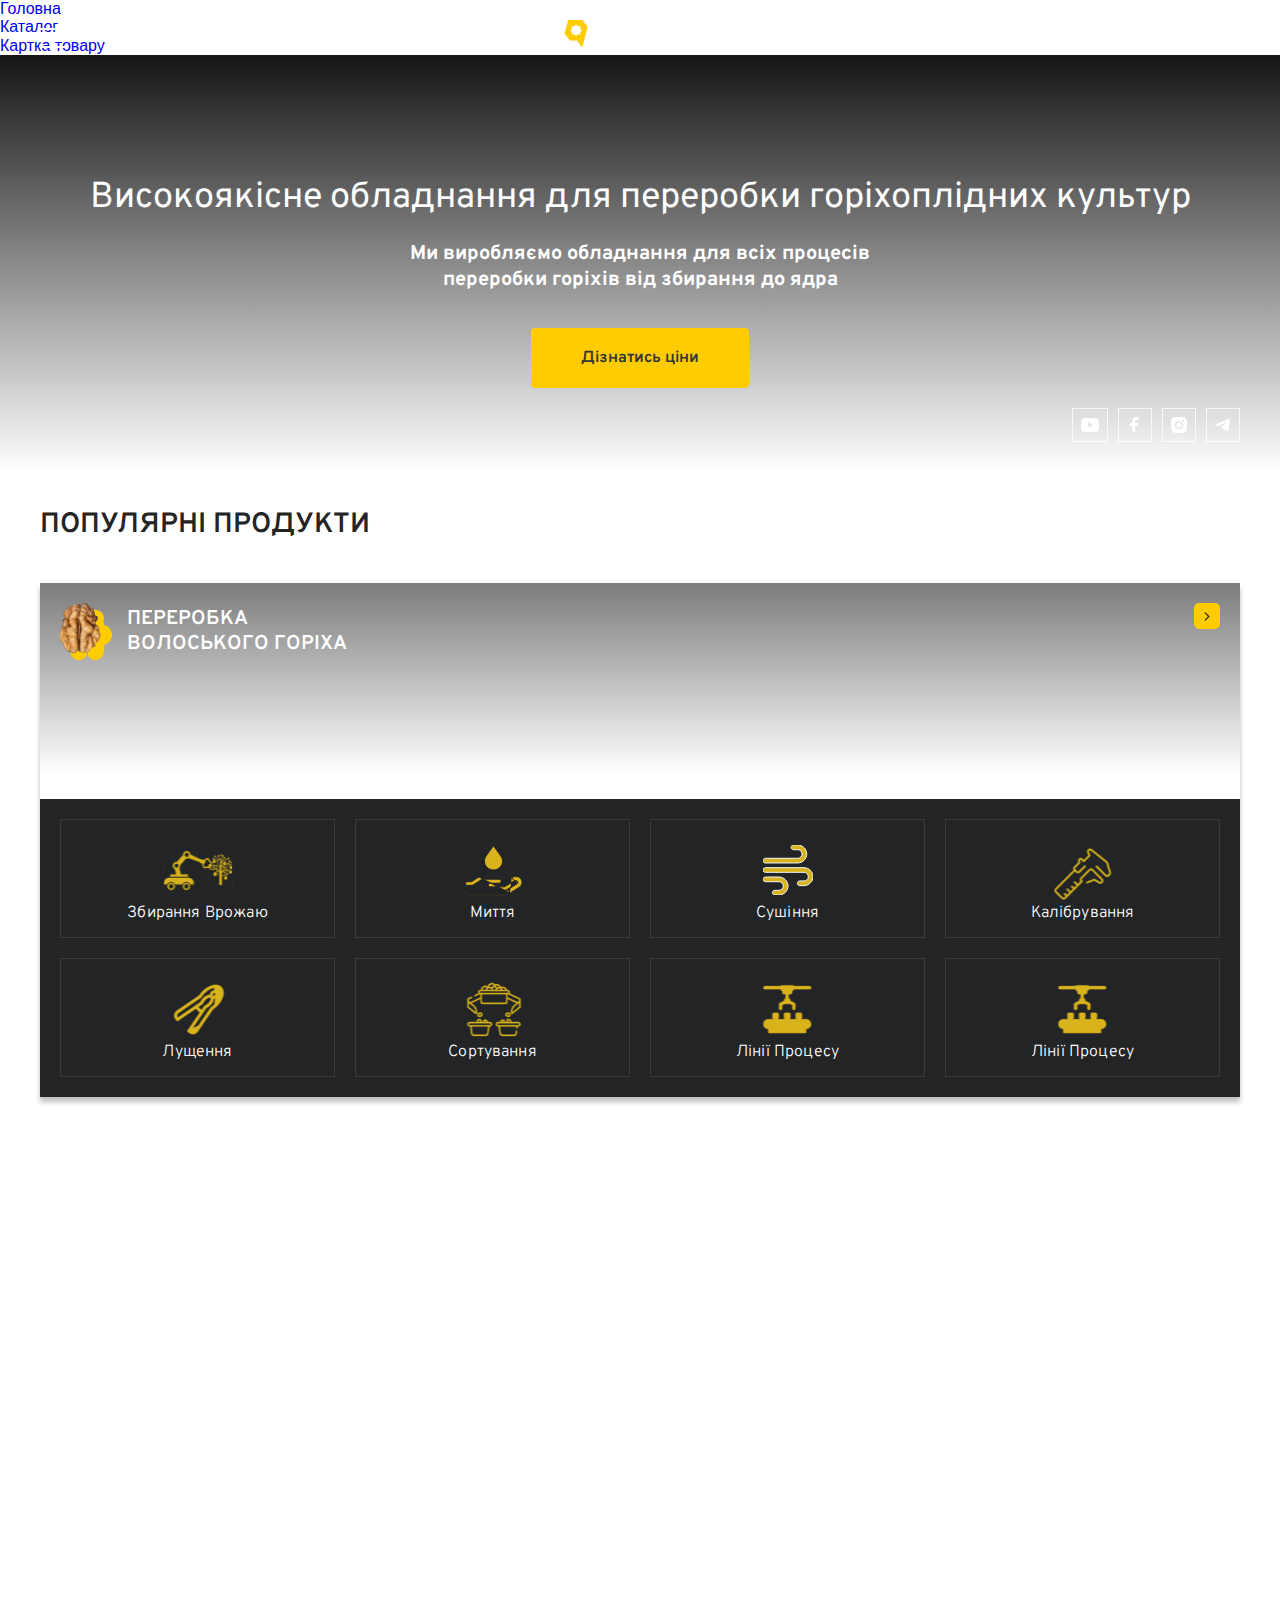
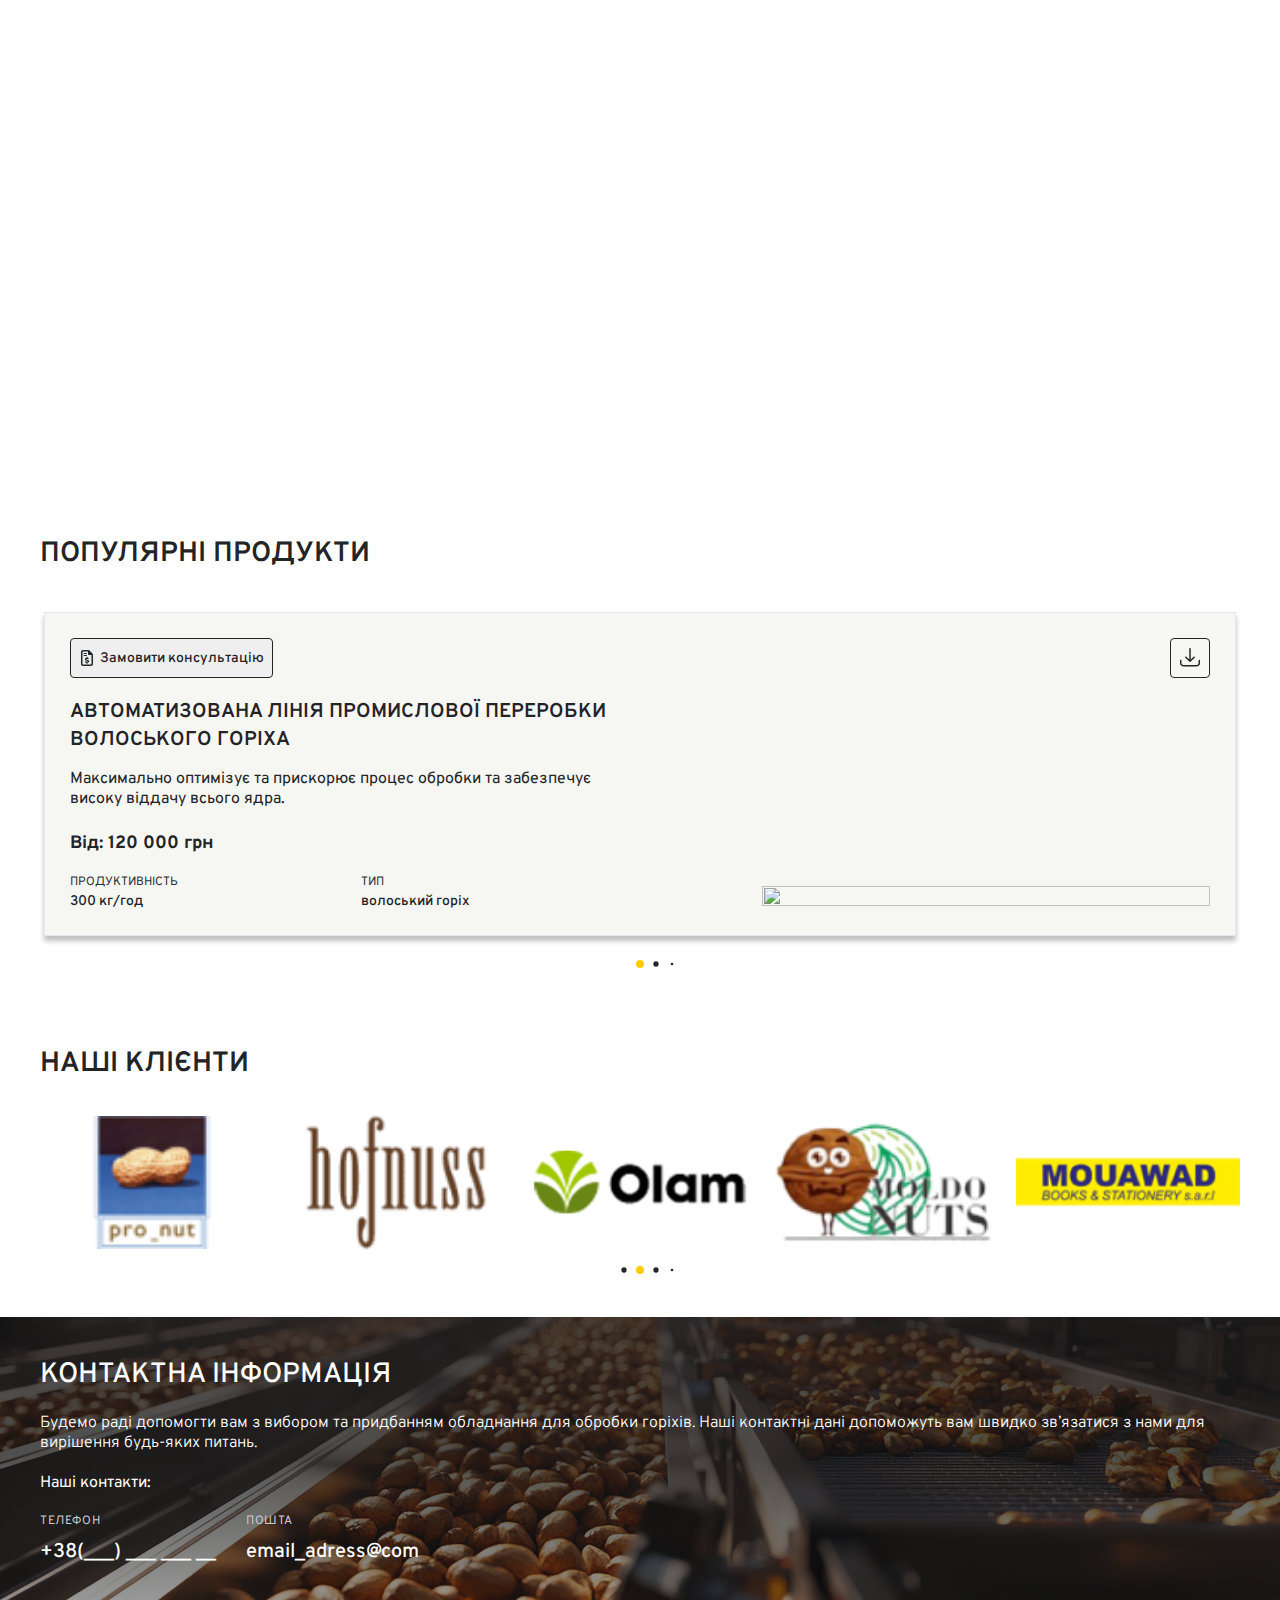
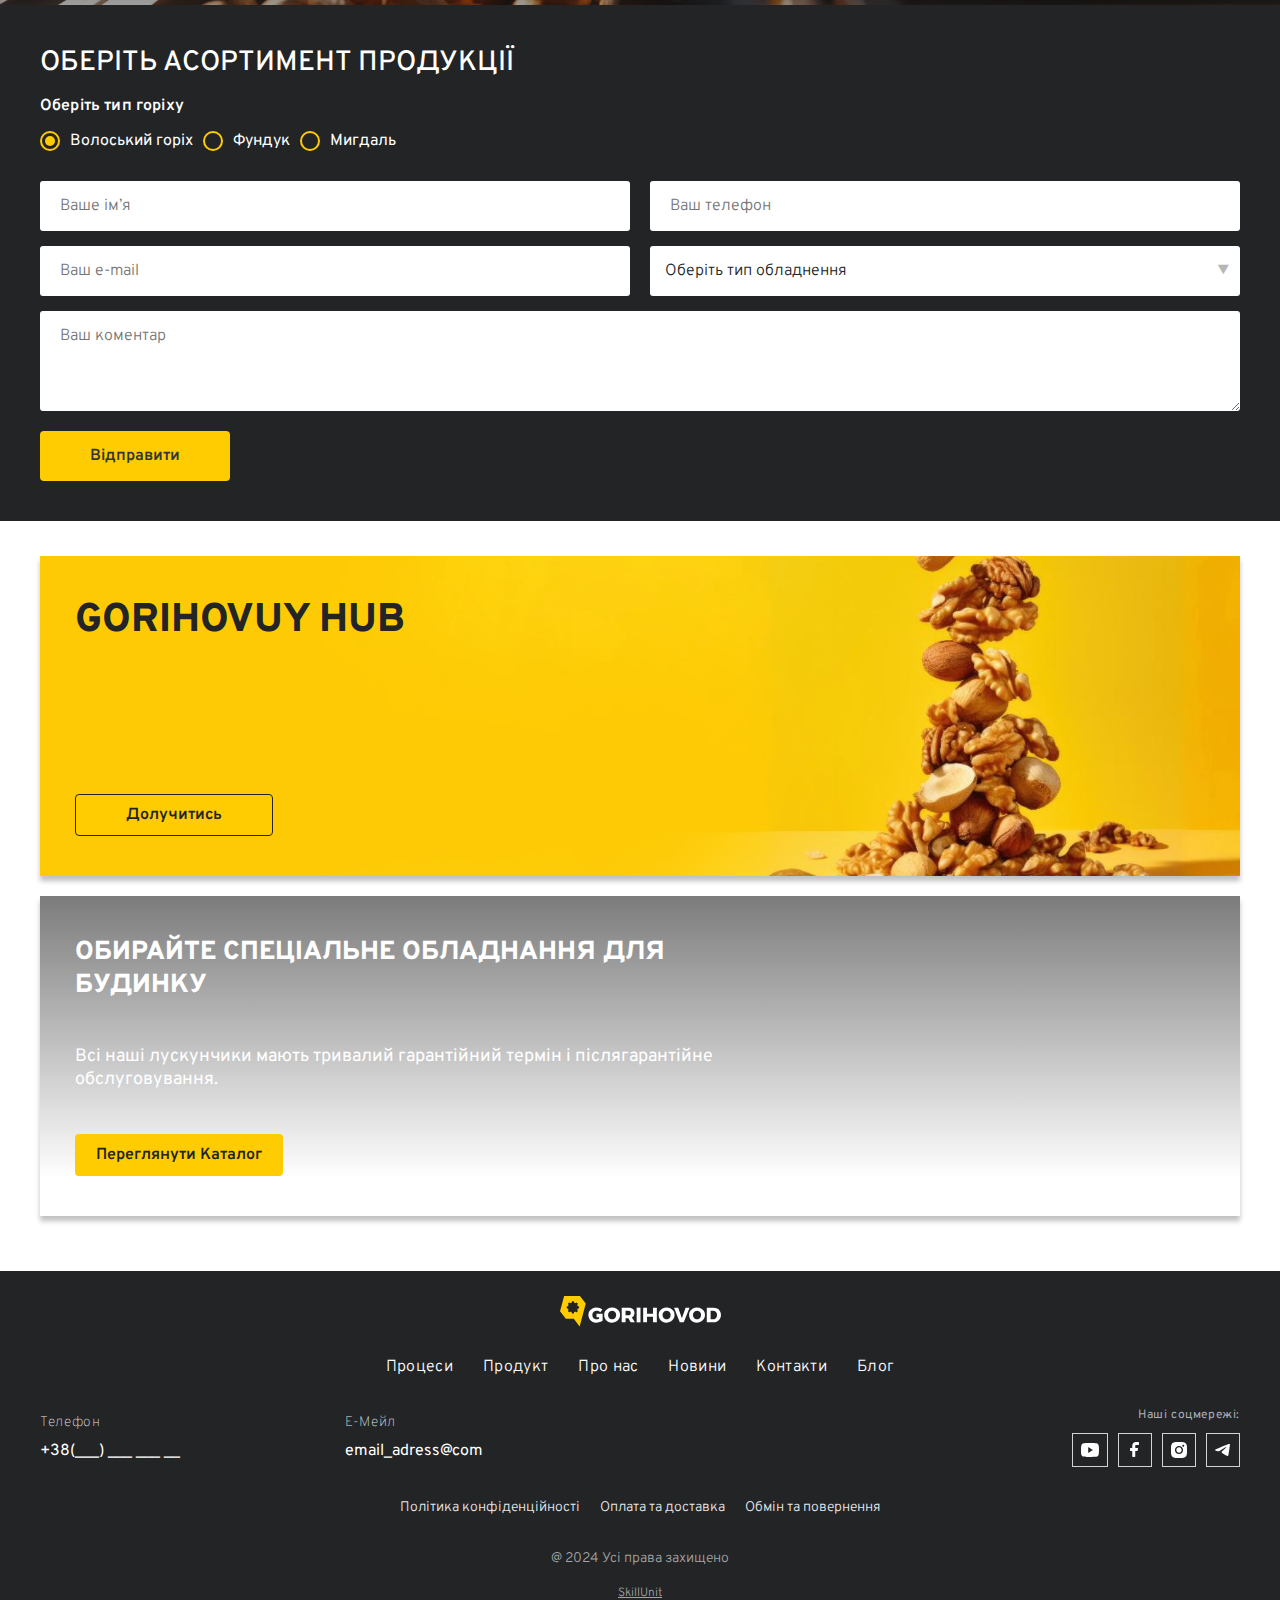
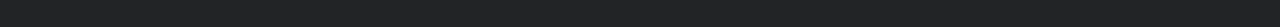
==== index.html @ f6ff09e3 "ds" ====
<!DOCTYPE html>
<html lang="ru">

<head>
  <meta charset="UTF-8">
  <title>Gorihovod</title>
  <meta name="viewport" content="width=device-width, initial-scale=1.0, maximum-scale=1.0">
  <meta name="cmsmagazine" content="5a7189a28fb3dc68238dbdb44c9ea99c">
  <link rel="icon" type="image/png" sizes="16x16" href="../img/favicon.png">

  <link rel="stylesheet" href="css/animate.min.css" data-inprogress="">
  <link rel="stylesheet" href="css/style.min.css" data-inprogress="">

</head>

<body>
  <!-- Header -->
  <ul>
    <li>
        <a href="index.html">Головна</a>
    </li>
    <li>
        <a href="catalog.html">Каталог</a>
    </li>
    <li>
        <a href="product-card.html">Картка товару</a>
    </li>
</ul>

<header class="header">
    <div class="container">
        <div class="header_wrapper">
            <div class="header_burger">
                <span></span>
            </div>
            <nav>
                <ul class="header_navigation">
                    <li>
                        <span>Товари</span>
                        <ul class="header_submenu">
                            <li class="subitem">
                                <a href="#">Test</a>
                            </li>
                            <li class="subitem">
                                <a href="#">Test</a>
                            </li>
                            <li class="subitem">
                                <a href="#">Test</a>
                            </li>
                            <li class="subitem">
                                <a href="#">Test</a>
                            </li>
                            <li class="subitem">
                                <a href="#">Test</a>
                            </li>
                        </ul>
                    </li>
                    <li>
                        <a href="#">Про нас</a>
                    </li>
                    <li>
                        <a href="#">Контакти</a>
                    </li>
                    <li>
                        <a href="#">Новини</a>
                    </li>
                    <li>
                        <a href="#">Блог</a>
                    </li>
                    <li>
                        <a href="#">FAQ</a>
                    </li>
                </ul>
            </nav>
            <a href="#" class="header_logo">
                <img src="img/logo.svg" alt="">
            </a>
            <div class="header_action">
                <ul class="header_mobile">
                    <a href="#" class="nobile">+38(0 99) 123 45 67</a>
                </ul>
                <div class="header_language">
                    <span class="language_item">UK</span>
                    <ul class="sub_language">
                        <li>
                            <a href="#">RU</a>
                        </li>
                        <li>
                            <a href="#">ENG</a>
                        </li>
                    </ul>
                </div>
            </div>
        </div>
    </div>
</header>

  <!-- Основной контент -->

  <section class="main_section" style="background: url('../img/mainBg.jpeg') center center/cover no-repeat;">
    <div class="container">
        <div class="main_wrapper">
            <h1 class="title title_main">Високоякісне обладнання для переробки горіхоплідних культур</h1>
            <span class="main_descr">Ми виробляємо обладнання для всіх процесів переробки горіхів від збирання до
                ядра</span>
            <a href="#" class="btn btn_main">Дізнатись ціни</a>
            
        </div>
        <ul class="social_media">
            <li>
                <a href="#">
                    <img src="img/youtube.svg" alt="">
                </a>
            </li>
            <li>
                <a href="#">
                    <img src="img/facebook.svg" alt="">
                </a>
            </li>
            <li>
                <a href="#">
                    <img src="img/inst.svg" alt="">
                </a>
            </li>
            <li>
                <a href="#">
                    <img src="img/telegram.svg" alt="">
                </a>
            </li>
        </ul>
    </div>
</section>
  <section class="popular_products">
    <div class="container">
        <h2 class="title title_pages">Популярні продукти</h2>
        <ul class="products_wrapper">
            <li class="products_wrapper-item animate__animated wow animate__fadeInUp">
                <div class="block_link" style="background: url('img/popular-products.jpeg') center center/cover no-repeat;">
                    <div class="block_link-top">
                        <div class="block_flex">
                            <img src="img/link_item.svg" alt="">
                            <h4>Переробка волоського горіха</h4>
                        </div>
                        <a href="#" class="link_btn">
                            <img src="img/arrowBlack.svg" alt="">
                        </a>
                    </div>
                </div>
                <ul class="block_stages">
                    <li class="stages_item">
                        <a href="#">
                            <div class="img">
                                <img src="img/stages_item-1.svg" alt="">
                            </div>
                            <p>збирання врожаю</p>
                        </a>
                    </li>
                    <li class="stages_item">
                        <a href="#">
                            <div class="img">
                                <img src="img/stages_item-2.svg" alt="">
                            </div>
                            <p>Миття</p>
                        </a>
                    </li>
                    <li class="stages_item">
                        <a href="#">
                            <div class="img">
                                <img src="img/stages_item-3.svg" alt="">
                            </div>
                            <p>Сушіння</p>
                        </a>
                    </li>
                    <li class="stages_item">
                        <a href="#">
                            <div class="img">
                                <img src="img/stages_item-4.svg" alt="">
                            </div>
                            <p>Калібрування</p>
                        </a>
                    </li>
                    <li class="stages_item">
                        <a href="#">
                            <div class="img">
                                <img src="img/stages_item-5.svg" alt="">
                            </div>
                            <p>Лущення</p>
                        </a>
                    </li>
                    <li class="stages_item">
                        <a href="#">
                            <div class="img">
                                <img src="img/stages_item-6.svg" alt="">
                            </div>
                            <p>Сортування</p>
                        </a>
                    </li>
                    <li class="stages_item">
                        <a href="#">
                            <div class="img">
                                <img src="img/stages_item-7.svg" alt="">
                            </div>
                            <p>Лінії процесу</p>
                        </a>
                    </li>
                    <li class="stages_item">
                        <a href="#">
                            <div class="img">
                                <img src="img/stages_item-7.svg" alt="">
                            </div>
                            <p>Лінії процесу</p>
                        </a>
                    </li>
                </ul>
            </li>
            <li class="products_wrapper-item animate__animated wow  animate__fadeInUp">
                <div class="block_link" style="background: url('img/popular-products.jpeg') center center/cover no-repeat;">
                    <div class="block_link-top">
                        <div class="block_flex">
                            <img src="img/link_item.svg" alt="">
                            <h4>Переробка волоського горіха</h4>
                        </div>
                        <a href="#" class="link_btn">
                            <img src="img/arrowBlack.svg" alt="">
                        </a>
                    </div>
                </div>
                <ul class="block_stages">
                    <li class="stages_item">
                        <a href="#">
                            <div class="img">
                                <img src="img/stages_item-1.svg" alt="">
                            </div>
                            <p>збирання врожаю</p>
                        </a>
                    </li>
                    <li class="stages_item">
                        <a href="#">
                            <div class="img">
                                <img src="img/stages_item-2.svg" alt="">
                            </div>
                            <p>Миття</p>
                        </a>
                    </li>
                </ul>
            </li>
            <li class="products_wrapper-item wow animate__animated animate__fadeInUp">
                <div class="block_link" style="background: url('img/popular-products.jpeg') center center/cover no-repeat;">
                    <div class="block_link-top">
                        <div class="block_flex">
                            <img src="img/link_item.svg" alt="">
                            <h4>Переробка волоського горіха</h4>
                        </div>
                        <a href="#" class="link_btn">
                            <img src="img/arrowBlack.svg" alt="">
                        </a>
                    </div>
                </div>
                <ul class="block_stages">
                    <li class="stages_item">
                        <a href="#">
                            <div class="img">
                                <img src="img/stages_item-1.svg" alt="">
                            </div>
                            <p>збирання врожаю</p>
                        </a>
                    </li>
                    <li class="stages_item">
                        <a href="#">
                            <div class="img">
                                <img src="img/stages_item-2.svg" alt="">
                            </div>
                            <p>Миття</p>
                        </a>
                    </li>
                    <li class="stages_item">
                        <a href="#">
                            <div class="img">
                                <img src="img/stages_item-3.svg" alt="">
                            </div>
                            <p>Сушіння</p>
                        </a>
                    </li>
                    <li class="stages_item">
                        <a href="#">
                            <div class="img">
                                <img src="img/stages_item-4.svg" alt="">
                            </div>
                            <p>Калібрування</p>
                        </a>
                    </li>
                    <li class="stages_item">
                        <a href="#">
                            <div class="img">
                                <img src="img/stages_item-5.svg" alt="">
                            </div>
                            <p>Лущення</p>
                        </a>
                    </li>
                    <li class="stages_item">
                        <a href="#">
                            <div class="img">
                                <img src="img/stages_item-6.svg" alt="">
                            </div>
                            <p>Сортування</p>
                        </a>
                    </li>
                    <li class="stages_item">
                        <a href="#">
                            <div class="img">
                                <img src="img/stages_item-7.svg" alt="">
                            </div>
                            <p>Лінії процесу</p>
                        </a>
                    </li>
                    <li class="stages_item">
                        <a href="#">
                            <div class="img">
                                <img src="img/stages_item-7.svg" alt="">
                            </div>
                            <p>Лінії процесу</p>
                        </a>
                    </li>
                </ul>
            </li>
        </ul>
    </div>
</section>
  <section class="goods_slider ">
    <div class="container">
        <h2 class="title title_pages">Популярні продукти</h2>
        <div class="swiper swiper_goods">
            <div class="swiper-wrapper">
                <div class="swiper-slide">
                    <div class="slide_title">
                        <button class="slide_btn">Замовити консультацію</button>
                        <a href="#" class="slide_download">
                            <img src="img/download.svg" alt="">
                        </a>
                    </div>
                    <div class="slide_content">
                        <div class="slide_content-descr">
                            <h4 class="descr_title">Автоматизована лінія промислової переробки волоського горіха</h4>
                            <p class="descr_subtitle">Максимально оптимізує та прискорює процес обробки та забезпечує
                                високу віддачу всього ядра.</p>
                            <span class="descr_price">Від: 120 000 грн </span>
                            <div class="descr_characteristics">
                                <div class="characteristics_item">
                                    <span>продуктивність</span>
                                    <p>300 кг/год</p>
                                </div>
                                <div class="characteristics_item">
                                    <span>Тип</span>
                                    <p>Волоський горіх</p>
                                </div>
                            </div>
                        </div>
                        <div class="slide_content-img">
                            <img src="img/slider_item.png" alt="">
                        </div>
                    </div>
                </div>
                <div class="swiper-slide">
                    <div class="slide_title">
                        <button class="slide_btn">Замовити консультацію</button>
                        <a href="#" class="slide_download">
                            <img src="img/download.svg" alt="">
                        </a>
                    </div>
                    <div class="slide_content">
                        <div class="slide_content-descr">
                            <h4 class="descr_title">Автоматизована лінія промислової переробки волоського горіха</h4>
                            <p class="descr_subtitle">Максимально оптимізує та прискорює процес обробки та забезпечує
                                високу віддачу всього ядра.</p>
                            <span class="descr_price">Від: 120 000 грн </span>
                            <div class="descr_characteristics">
                                <div class="characteristics_item">
                                    <span>продуктивність</span>
                                    <p>300 кг/год</p>
                                </div>
                                <div class="characteristics_item">
                                    <span>Тип</span>
                                    <p>Волоський горіх</p>
                                </div>
                            </div>
                        </div>
                        <div class="slide_content-img">
                            <img src="img/slider_item.png" alt="">
                        </div>
                    </div>
                </div>
                <div class="swiper-slide">
                    <div class="slide_title">
                        <button class="slide_btn">Замовити консультацію</button>
                        <a href="#" class="slide_download">
                            <img src="img/download.svg" alt="">
                        </a>
                    </div>
                    <div class="slide_content">
                        <div class="slide_content-descr">
                            <h4 class="descr_title">Автоматизована лінія промислової переробки волоського горіха</h4>
                            <p class="descr_subtitle">Максимально оптимізує та прискорює процес обробки та забезпечує
                                високу віддачу всього ядра.</p>
                            <span class="descr_price">Від: 120 000 грн </span>
                            <div class="descr_characteristics">
                                <div class="characteristics_item">
                                    <span>продуктивність</span>
                                    <p>300 кг/год</p>
                                </div>
                                <div class="characteristics_item">
                                    <span>Тип</span>
                                    <p>Волоський горіх</p>
                                </div>
                            </div>
                        </div>
                        <div class="slide_content-img">
                            <img src="img/slider_item.png" alt="">
                        </div>
                    </div>
                </div>
                <div class="swiper-slide">
                    <div class="slide_title">
                        <button class="slide_btn">Замовити консультацію</button>
                        <a href="#" class="slide_download">
                            <img src="img/download.svg" alt="">
                        </a>
                    </div>
                    <div class="slide_content">
                        <div class="slide_content-descr">
                            <h4 class="descr_title">Автоматизована лінія промислової переробки волоського горіха</h4>
                            <p class="descr_subtitle">Максимально оптимізує та прискорює процес обробки та забезпечує
                                високу віддачу всього ядра.</p>
                            <span class="descr_price">Від: 120 000 грн </span>
                            <div class="descr_characteristics">
                                <div class="characteristics_item">
                                    <span>продуктивність</span>
                                    <p>300 кг/год</p>
                                </div>
                                <div class="characteristics_item">
                                    <span>Тип</span>
                                    <p>Волоський горіх</p>
                                </div>
                            </div>
                        </div>
                        <div class="slide_content-img">
                            <img src="img/slider_item.png" alt="">
                        </div>
                    </div>
                </div>
            </div>
            <div class="swiper-pagination"></div>
        </div>
    </div>
</section>
  <section class="our_clients">
    <div class="container">
        <h2 class="title title_pages">НАші клієнти</h2>
        <div class="clients_slider swiper">
            <div class="swiper-wrapper">
                <div class="swiper-slide">
                    <img src="img/clients-1.png" alt="">
                </div>
                <div class="swiper-slide">
                    <img src="img/clients-2.png" alt="">
                </div>
                <div class="swiper-slide">
                    <img src="img/clients-3.png" alt="">
                </div>
                <div class="swiper-slide">
                    <img src="img/clients-4.png" alt="">
                </div>
                <div class="swiper-slide">
                    <img src="img/clients-5.png" alt="">
                </div>
                <div class="swiper-slide">
                    <img src="img/clients-6.png" alt="">
                </div>
                <div class="swiper-slide">
                    <img src="img/clients-7.png" alt="">
                </div>
                <div class="swiper-slide">
                    <img src="img/clients-8.png" alt="">
                </div>
                <div class="swiper-slide">
                    <img src="img/clients-1.png" alt="">
                </div>
                <div class="swiper-slide">
                    <img src="img/clients-3.png" alt="">
                </div>
                <div class="swiper-slide">
                    <img src="img/clients-4.png" alt="">
                </div>
            </div>
            <div class="swiper-pagination"></div>
        </div>
    </div>
</section>
  <section class="contacts_form">
    <div class="contacts_form-wrapper">
        <div class="block_contacts" style="background: url('img/contacts_form.jpeg') center center/cover no-repeat;">
            <div class="block_contacts-title">
                <h3 class="title title_white">Контактна інформація</h3>
                <p>Будемо раді допомогти вам з вибором та придбанням обладнання для обробки горіхів. Наші контактні дані
                    допоможуть вам швидко зв’язатися з нами для вирішення будь-яких питань.</p>
            </div>
            <div class="block_contacts-items">
                <p>Наші контакти:</p>
                <div class="contacts_items-flex">
                    <div class="default_block">
                        <p>телефон</p>
                        <a href="#">+38(___) ___ ___ __</a>
                    </div>
                    <div class="default_block">
                        <p>пошта</p>
                        <a href="#">email_adress@com</a>
                    </div>

                </div>
            </div>

        </div>
        <div class="block_form">
            <form action="#" class="form form_main">
                <h4 class="title title_white">оберіть асортимент продукції</h4>
                <div class="radio-group">
                    <p>Оберіть тип горіху</p>
                    <label class="radio-container">
                        <input type="radio" name="nut" value="walnut" checked="">
                        <span class="custom-radio"></span>
                        Волоський горіх
                    </label>
                    <label class="radio-container">
                        <input type="radio" name="nut" value="hazelnut">
                        <span class="custom-radio"></span>
                        Фундук
                    </label>
                    <label class="radio-container">
                        <input type="radio" name="nut" value="almond">
                        <span class="custom-radio"></span>
                        Мигдаль
                    </label>
                </div>
                <div class="inputs">
                    <div class="input">
                        <input type="text" name="name" placeholder="Ваше ім’я">
                    </div>
                    <div class="input">
                        <input type="text" name="phone" placeholder="Ваш телефон">
                    </div>
                    <div class="input">
                        <input type="text" name="email" placeholder="Ваш e-mail">
                    </div>
                    <div class="custom-select">
                        <div class="custom-select__selected">Оберіть тип обладнення</div>
                        <ul class="custom-select__options">
                            <li class="custom-select__option">Тип 1</li>
                            <li class="custom-select__option">Тип 2</li>
                            <li class="custom-select__option">Тип 3</li>
                        </ul>
                    </div>
                    <div class="input">
                        <textarea name="message" placeholder="Ваш коментар"></textarea>
                    </div>
                </div>
                <button class="btn btn_form">Відправити</button>
            </form>
        </div>
    </div>
</section>
  <section class="banners">
    <div class="container">
        <h2 class="title title_pages"></h2>
        <div class="banners_content">
            <div class="banner_withoutDescr banners_default" style="background: url('img/banner.png') center center/cover no-repeat;">
                <h3 class="banner_title">Gorihovuy hub</h3>
                <a href="#" class="banner_btn">Долучитись</a>
            </div>
            <div class="banner_whitDescr banners_default" style="background: url('img/banner_descr.jpeg') center center/cover no-repeat;">
                <h3 class="banner_title">обирайте спеціальне обладнання для будинку</h3>
                <p class="banner_descr">Всі наші лускунчики мають тривалий гарантійний термін і післягарантійне обслуговування.</p>
                <a href="#" class="banner_btn">Переглянути каталог</a>
            </div>

        </div>
    </div>
</section>


  
  <!-- Footer -->
  <footer class="footer ">
    <div class="container">
        <a href="#" class="footer_logo ">
            <img src="img/logo.svg" alt="">
        </a>
        <div class="footer_content">
            <ul class="footer_navigation">
                <li>
                    <a href="#">Процеси</a>
                </li>
                <li>
                    <a href="#">Продукт</a>
                </li>
                <li>
                    <a href="#">Про нас</a>
                </li>
                <li>
                    <a href="#">Новини</a>
                </li>
                <li>
                    <a href="#">Контакти</a>
                </li>
                <li>
                    <a href="#">Блог</a>
                </li>
            </ul>
            <div class="footer_contacts">
                <div class="contacts_item">
                    <p>телефон</p>
                    <a href="#">+38(___) ___ ___ __</a>
                </div>
                <div class="contacts_item">
                    <p>E-мейл</p>
                    <a href="#">email_adress@com</a>
                </div>
            </div>
            <ul class="footer_privacy">
                <li>
                    <a href="#">Політика конфіденційності</a>
                </li>
                <li>
                    <a href="#">Оплата та доставка</a>
                </li>
                <li>
                    <a href="#">Обмін та повернення</a>
                </li>

            </ul>
            <div class="footer_social">
                <p>Наші соцмережі:</p>
                <ul class="social_items">
                    <li>
                        <a href="#">
                            <img src="img/youtube.svg" alt="">
                        </a>
                    </li>
                    <li>
                        <a href="#">
                            <img src="img/facebook.svg" alt="">
                        </a>
                    </li>
                    <li>
                        <a href="#">
                            <img src="img/inst.svg" alt="">
                        </a>
                    </li>
                    <li>
                        <a href="#">
                            <img src="img/telegram.svg" alt="">
                        </a>
                    </li>
                </ul>
            </div>
        </div>
        <p class="date_development">@ 2024 Усі права захищено</p>
        <a href="#" class="developer">SkillUnit</a>
    </div>
</footer>

  <!-- Скрипты -->
  <script src="js/inputmask.min.js"></script>
  <script src="js/fancybox.umd.js"></script>
  <script src="js/swiper-bundle.min.js"></script>
  <script src="js/wow.min.js"></script>
  <script src="js/script.min.js" type="module"></script>

</body>

</html>
---- css/style.min.css ----
@charset 'UTF-8';@keyframes fadeInUpBig{0%{transform:translate3d(0,2000px,0);opacity:0}to{transform:translateZ(0);opacity:1}}@keyframes rotate{0%{transform:rotate(0deg)}to{transform:rotate(360deg)}}@keyframes swiper-preloader-spin{0%{transform:rotate(0deg)}to{transform:rotate(360deg)}}html{font-family:sans-serif;line-height:1.15;-ms-text-size-adjust:100%;-webkit-text-size-adjust:100%;box-sizing:border-box;height:100%}body,html,sub,sup{position:relative}body{margin:0;min-height:100vh;-webkit-font-smoothing:antialiased;-moz-osx-font-smoothing:grayscale;text-rendering:optimizeLegibility}article,aside,details,figcaption,figure,footer,header,main,menu,nav,section{display:block}h1{font-size:2em;margin:.67em 0}figure{margin:1em 40px}hr{overflow:visible;box-sizing:content-box;height:0}code,kbd,pre,samp{font-family:monospace,monospace;font-size:1em}a{background-color:transparent;-webkit-text-decoration-skip:objects}a:active,a:hover{outline-width:0}abbr[title]{text-decoration:underline dotted;border-bottom:none;-webkit-text-decoration:underline dotted}b,strong{font-weight:bolder}dfn{font-style:italic}mark{color:#000;background-color:#ff0}small{font-size:80%}sub,sup{font-size:75%;line-height:0;vertical-align:baseline}sub{bottom:-.25em}sup{top:-.5em}audio,canvas,video{display:inline-block}audio:not([controls]){display:none;height:0}img{border-style:none;max-width:100%;height:auto}svg:not(:root){overflow:hidden}button,input,optgroup,select,textarea{font-family:sans-serif;font-size:100%;line-height:1.15;margin:0}button,input{overflow:visible}button,select{text-transform:none}[type=reset],[type=submit],button,html [type=button]{-webkit-appearance:button}[type=button]::-moz-focus-inner,[type=reset]::-moz-focus-inner,[type=submit]::-moz-focus-inner,button::-moz-focus-inner{padding:0;border-style:none}[type=button]:-moz-focusring,[type=reset]:-moz-focusring,[type=submit]:-moz-focusring,button:-moz-focusring{outline:1px dotted ButtonText}fieldset{margin:0 2px;padding:.35em .625em .75em;border:1px solid silver}legend{display:table;max-width:100%;white-space:normal;color:inherit}progress{display:inline-block;vertical-align:baseline}textarea{overflow:auto}[type=checkbox],[type=radio],legend{box-sizing:border-box;padding:0}[type=number]::-webkit-inner-spin-button,[type=number]::-webkit-outer-spin-button{height:auto}[type=search]{outline-offset:-2px;-webkit-appearance:textfield}[type=search]::-webkit-search-cancel-button,[type=search]::-webkit-search-decoration{-webkit-appearance:none}::-webkit-file-upload-button{font:inherit;-webkit-appearance:button}summary{display:list-item}[hidden],template{display:none}@font-face{font-family:Overpass;font-weight:100;src:url(../fonts/Overpass-Thin.ttf)}@font-face{font-family:Overpass;font-weight:300;src:url(../fonts/Overpass-Light.ttf)}@font-face{font-family:Overpass;font-weight:400;src:url(../fonts/Overpass-Regular.ttf)}@font-face{font-family:Overpass;font-weight:500;src:url(../fonts/Overpass-Medium.ttf)}@font-face{font-family:Overpass;font-weight:600;src:url(../fonts/Overpass-SemiBold.ttf)}@font-face{font-family:Overpass;font-weight:700;src:url(../fonts/Overpass-Bold.ttf)}@font-face{font-family:Overpass;font-weight:800;src:url(../fonts/Overpass-ExtraBold.ttf)}.animate__fadeInUpBig{animation-name:fadeInUpBig}:root{--swiper-theme-color: #007aff}:host{position:relative;z-index:1;display:block;margin-right:auto;margin-left:auto}.swiper{z-index:1;display:block;overflow:hidden;margin-right:auto;margin-left:auto;padding:0;list-style:none}.swiper-vertical>.swiper-wrapper{flex-direction:column}.swiper-wrapper{position:relative;z-index:1;display:flex;box-sizing:content-box;width:100%;height:100%;transition-timing-function:var(--swiper-wrapper-transition-timing-function, initial);transition-property:transform}.swiper-android .swiper-slide,.swiper-ios .swiper-slide,.swiper-wrapper{transform:translate3d(0,0,0)}.swiper-horizontal{touch-action:pan-y}.swiper-vertical{touch-action:pan-x}.swiper-slide{position:relative;display:block;width:100%;height:100%;transition-property:transform;flex-shrink:0}.swiper-slide-invisible-blank{visibility:hidden}.swiper-autoheight,.swiper-autoheight .swiper-slide{height:auto}.swiper-autoheight .swiper-wrapper{transition-property:transform,height;align-items:flex-start}.swiper-backface-hidden .swiper-slide{transform:translateZ(0);backface-visibility:hidden}.swiper-3d,.swiper-3d.swiper-css-mode .swiper-wrapper{perspective:1200px}.swiper-3d .swiper-cube-shadow,.swiper-3d .swiper-slide,.swiper-3d .swiper-wrapper{transform-style:preserve-3d}.swiper-css-mode>.swiper-wrapper{overflow:auto;scrollbar-width:none;-ms-overflow-style:none}.swiper-css-mode>.swiper-wrapper::-webkit-scrollbar{display:none}.swiper-css-mode>.swiper-wrapper>.swiper-slide{scroll-snap-align:start start}.swiper-css-mode.swiper-horizontal>.swiper-wrapper{scroll-snap-type:x mandatory}.swiper-css-mode.swiper-vertical>.swiper-wrapper{scroll-snap-type:y mandatory}.swiper-css-mode.swiper-free-mode>.swiper-wrapper{scroll-snap-type:none}.swiper-css-mode.swiper-free-mode>.swiper-wrapper>.swiper-slide{scroll-snap-align:none}.swiper-css-mode.swiper-centered>.swiper-wrapper::before{content:'';flex-shrink:0;order:9999}.swiper-css-mode.swiper-centered>.swiper-wrapper>.swiper-slide{scroll-snap-align:center center;scroll-snap-stop:always}.swiper-css-mode.swiper-centered.swiper-horizontal>.swiper-wrapper>.swiper-slide:first-child{margin-inline-start:var(--swiper-centered-offset-before)}.swiper-css-mode.swiper-centered.swiper-horizontal>.swiper-wrapper::before{width:var(--swiper-centered-offset-after);height:100%;min-height:1px}.swiper-css-mode.swiper-centered.swiper-vertical>.swiper-wrapper>.swiper-slide:first-child{margin-block-start:var(--swiper-centered-offset-before)}.swiper-css-mode.swiper-centered.swiper-vertical>.swiper-wrapper::before{width:100%;min-width:1px;height:var(--swiper-centered-offset-after)}.swiper-3d .swiper-slide-shadow,.swiper-3d .swiper-slide-shadow-bottom,.swiper-3d .swiper-slide-shadow-left,.swiper-3d .swiper-slide-shadow-right,.swiper-3d .swiper-slide-shadow-top{position:absolute;z-index:10;top:0;left:0;width:100%;height:100%;pointer-events:none}.swiper-3d .swiper-slide-shadow{background:rgba(0,0,0,.15)}.swiper-3d .swiper-slide-shadow-left{background-image:linear-gradient(to left,rgba(0,0,0,.5),transparent)}.swiper-3d .swiper-slide-shadow-right{background-image:linear-gradient(to right,rgba(0,0,0,.5),transparent)}.swiper-3d .swiper-slide-shadow-top{background-image:linear-gradient(to top,rgba(0,0,0,.5),transparent)}.swiper-3d .swiper-slide-shadow-bottom{background-image:linear-gradient(to bottom,rgba(0,0,0,.5),transparent)}.swiper-lazy-preloader{position:absolute;z-index:10;top:50%;left:50%;box-sizing:border-box;width:42px;height:42px;margin-top:-21px;margin-left:-21px;transform-origin:50%;border:4px solid var(--swiper-preloader-color, var(--swiper-theme-color));border-top-color:transparent;border-radius:50%}.swiper-watch-progress .swiper-slide-visible .swiper-lazy-preloader,.swiper:not(.swiper-watch-progress) .swiper-lazy-preloader{animation:swiper-preloader-spin 1s infinite linear}.swiper-lazy-preloader-white{--swiper-preloader-color: #fff}.swiper-lazy-preloader-black{--swiper-preloader-color: #000}.swiper-virtual .swiper-slide{transform:translateZ(0);-webkit-backface-visibility:hidden}.swiper-virtual.swiper-css-mode .swiper-wrapper::after{position:absolute;top:0;left:0;content:'';pointer-events:none}.swiper-virtual.swiper-css-mode.swiper-horizontal .swiper-wrapper::after{width:var(--swiper-virtual-size);height:1px}.swiper-virtual.swiper-css-mode.swiper-vertical .swiper-wrapper::after{width:1px;height:var(--swiper-virtual-size)}:root{--swiper-navigation-size: 44px}.swiper-button-next,.swiper-button-prev{position:absolute;z-index:10;display:flex;width:calc(var(--swiper-navigation-size)/44*27);height:var(--swiper-navigation-size);margin-top:calc(0px - (var(--swiper-navigation-size)/2));cursor:pointer;color:var(--swiper-navigation-color, var(--swiper-theme-color));align-items:center;justify-content:center}.swiper-button-next.swiper-button-disabled,.swiper-button-prev.swiper-button-disabled{cursor:auto;pointer-events:none;opacity:.35}.swiper-button-next.swiper-button-hidden,.swiper-button-prev.swiper-button-hidden{cursor:auto;pointer-events:none;opacity:0}.swiper-navigation-disabled .swiper-button-next,.swiper-navigation-disabled .swiper-button-prev{display:none!important}.swiper-button-next svg,.swiper-button-prev svg{width:100%;height:100%;transform-origin:center;-o-object-fit:contain;object-fit:contain}.swiper-rtl .swiper-button-next svg,.swiper-rtl .swiper-button-prev svg{transform:rotate(180deg)}.swiper-button-prev,.swiper-rtl .swiper-button-next{right:auto;left:var(--swiper-navigation-sides-offset, 10px)}.swiper-button-lock{display:none}.swiper-button-next:after,.swiper-button-prev:after{font-family:swiper-icons;font-size:var(--swiper-navigation-size);font-variant:initial;line-height:1;letter-spacing:0;text-transform:none!important}.swiper-button-prev:after,.swiper-rtl .swiper-button-next:after{content:'prev'}.swiper-button-next,.swiper-rtl .swiper-button-prev{right:var(--swiper-navigation-sides-offset, 10px);left:auto}.swiper-button-next:after,.swiper-rtl .swiper-button-prev:after{content:'next'}.swiper-pagination{position:absolute;z-index:10;transition:300ms opacity;transform:translate3d(0,0,0);text-align:center}.swiper-pagination.swiper-pagination-hidden{opacity:0}.swiper-pagination-disabled>.swiper-pagination,.swiper-pagination.swiper-pagination-disabled{display:none!important}.swiper-horizontal>.swiper-pagination-bullets,.swiper-pagination-bullets.swiper-pagination-horizontal,.swiper-pagination-custom,.swiper-pagination-fraction{top:var(--swiper-pagination-top, auto);bottom:var(--swiper-pagination-bottom, 8px);left:0;width:100%}.swiper-pagination-bullets-dynamic{font-size:0;overflow:hidden}.swiper-pagination-bullets-dynamic .swiper-pagination-bullet{position:relative;transform:scale(.33)}.swiper-pagination-bullets-dynamic .swiper-pagination-bullet-active,.swiper-pagination-bullets-dynamic .swiper-pagination-bullet-active-main{transform:scale(1)}.swiper-pagination-bullets-dynamic .swiper-pagination-bullet-active-prev{transform:scale(.66)}.swiper-pagination-bullets-dynamic .swiper-pagination-bullet-active-prev-prev{transform:scale(.33)}.swiper-pagination-bullets-dynamic .swiper-pagination-bullet-active-next{transform:scale(.66)}.swiper-pagination-bullets-dynamic .swiper-pagination-bullet-active-next-next{transform:scale(.33)}.swiper-pagination-bullet{display:inline-block;width:var(--swiper-pagination-bullet-width, var(--swiper-pagination-bullet-size, 8px));height:var(--swiper-pagination-bullet-height, var(--swiper-pagination-bullet-size, 8px));opacity:var(--swiper-pagination-bullet-inactive-opacity, .2);border-radius:var(--swiper-pagination-bullet-border-radius, 50%);background:var(--swiper-pagination-bullet-inactive-color, #000)}button.swiper-pagination-bullet{margin:0;padding:0;border:0;box-shadow:none;-webkit-appearance:none;-moz-appearance:none;appearance:none}.swiper-pagination-clickable .swiper-pagination-bullet{cursor:pointer}.swiper-pagination-bullet:only-child{display:none!important}.swiper-pagination-bullet-active{opacity:var(--swiper-pagination-bullet-opacity, 1);background:var(--swiper-pagination-color, var(--swiper-theme-color))}.swiper-pagination-vertical.swiper-pagination-bullets,.swiper-vertical>.swiper-pagination-bullets{top:50%;right:var(--swiper-pagination-right, 8px);left:var(--swiper-pagination-left, auto);transform:translate3d(0,-50%,0)}.swiper-pagination-vertical.swiper-pagination-bullets .swiper-pagination-bullet,.swiper-vertical>.swiper-pagination-bullets .swiper-pagination-bullet{display:block;margin:var(--swiper-pagination-bullet-vertical-gap, 6px) 0}.swiper-pagination-vertical.swiper-pagination-bullets.swiper-pagination-bullets-dynamic,.swiper-vertical>.swiper-pagination-bullets.swiper-pagination-bullets-dynamic{top:50%;width:8px;transform:translateY(-50%)}.swiper-pagination-vertical.swiper-pagination-bullets.swiper-pagination-bullets-dynamic .swiper-pagination-bullet,.swiper-vertical>.swiper-pagination-bullets.swiper-pagination-bullets-dynamic .swiper-pagination-bullet{display:inline-block;transition:200ms transform,200ms top}.swiper-horizontal>.swiper-pagination-bullets .swiper-pagination-bullet,.swiper-pagination-horizontal.swiper-pagination-bullets .swiper-pagination-bullet{margin:0 var(--swiper-pagination-bullet-horizontal-gap, 4px)}.swiper-horizontal>.swiper-pagination-bullets.swiper-pagination-bullets-dynamic,.swiper-pagination-horizontal.swiper-pagination-bullets.swiper-pagination-bullets-dynamic{left:50%;transform:translateX(-50%);white-space:nowrap}.swiper-horizontal>.swiper-pagination-bullets.swiper-pagination-bullets-dynamic .swiper-pagination-bullet,.swiper-pagination-horizontal.swiper-pagination-bullets.swiper-pagination-bullets-dynamic .swiper-pagination-bullet{transition:200ms transform,200ms left}.swiper-horizontal.swiper-rtl>.swiper-pagination-bullets-dynamic .swiper-pagination-bullet{transition:200ms transform,200ms right}.swiper-pagination-fraction{color:var(--swiper-pagination-fraction-color, inherit)}.swiper-pagination-progressbar{position:absolute;background:var(--swiper-pagination-progressbar-bg-color, rgba(0, 0, 0, .25))}.swiper-pagination-progressbar .swiper-pagination-progressbar-fill{position:absolute;top:0;left:0;width:100%;height:100%;transform:scale(0);transform-origin:left top;background:var(--swiper-pagination-color, var(--swiper-theme-color))}.swiper-rtl .swiper-pagination-progressbar .swiper-pagination-progressbar-fill{transform-origin:right top}.swiper-horizontal>.swiper-pagination-progressbar,.swiper-pagination-progressbar.swiper-pagination-horizontal,.swiper-pagination-progressbar.swiper-pagination-vertical.swiper-pagination-progressbar-opposite,.swiper-vertical>.swiper-pagination-progressbar.swiper-pagination-progressbar-opposite{top:0;left:0;width:100%;height:var(--swiper-pagination-progressbar-size, 4px)}.swiper-horizontal>.swiper-pagination-progressbar.swiper-pagination-progressbar-opposite,.swiper-pagination-progressbar.swiper-pagination-horizontal.swiper-pagination-progressbar-opposite,.swiper-pagination-progressbar.swiper-pagination-vertical,.swiper-vertical>.swiper-pagination-progressbar{top:0;left:0;width:var(--swiper-pagination-progressbar-size, 4px);height:100%}.swiper-pagination-lock{display:none}.swiper-scrollbar,.swiper-scrollbar-drag{position:relative;border-radius:var(--swiper-scrollbar-border-radius, 10px)}.swiper-scrollbar{background:var(--swiper-scrollbar-bg-color, rgba(0, 0, 0, .1));touch-action:none}.swiper-scrollbar-disabled>.swiper-scrollbar,.swiper-scrollbar.swiper-scrollbar-disabled{display:none!important}.swiper-horizontal>.swiper-scrollbar,.swiper-scrollbar.swiper-scrollbar-horizontal{position:absolute;z-index:50;top:var(--swiper-scrollbar-top, auto);bottom:var(--swiper-scrollbar-bottom, 4px);left:var(--swiper-scrollbar-sides-offset, 1%);width:calc(100% - 2*var(--swiper-scrollbar-sides-offset, 1%));height:var(--swiper-scrollbar-size, 4px)}.swiper-scrollbar.swiper-scrollbar-vertical,.swiper-vertical>.swiper-scrollbar{position:absolute;z-index:50;top:var(--swiper-scrollbar-sides-offset, 1%);right:var(--swiper-scrollbar-right, 4px);left:var(--swiper-scrollbar-left, auto);width:var(--swiper-scrollbar-size, 4px);height:calc(100% - 2*var(--swiper-scrollbar-sides-offset, 1%))}.swiper-scrollbar-drag{top:0;left:0;width:100%;height:100%;background:var(--swiper-scrollbar-drag-bg-color, rgba(0, 0, 0, .5))}.swiper-scrollbar-cursor-drag{cursor:move}.form .radio-group .radio-container input[type=radio],.header .container .header_wrapper .header_action .header_mobile,.header .container .header_wrapper nav,.swiper-scrollbar-lock{display:none}.swiper-zoom-container{display:flex;width:100%;height:100%;text-align:center;justify-content:center;align-items:center}.swiper-zoom-container>canvas,.swiper-zoom-container>img,.swiper-zoom-container>svg{max-width:100%;max-height:100%;-o-object-fit:contain;object-fit:contain}.swiper-slide-zoomed{cursor:move;touch-action:none}.swiper .swiper-notification{position:absolute;z-index:-1000;top:0;left:0;pointer-events:none;opacity:0}.swiper-free-mode>.swiper-wrapper{margin:0 auto;transition-timing-function:ease-out}.swiper-grid>.swiper-wrapper{flex-wrap:wrap}.swiper-grid-column>.swiper-wrapper{flex-direction:column;flex-wrap:wrap}.swiper-fade.swiper-free-mode .swiper-slide{transition-timing-function:ease-out}.swiper-fade .swiper-slide{transition-property:opacity;pointer-events:none}.swiper-fade .swiper-slide .swiper-slide{pointer-events:none}.swiper-fade .swiper-slide-active,.swiper-fade .swiper-slide-active .swiper-slide-active{pointer-events:auto}.swiper-cards,.swiper-cube,.swiper-flip{overflow:visible}.swiper-cube .swiper-slide{z-index:1;visibility:hidden;width:100%;height:100%;transform-origin:0 0;pointer-events:none;backface-visibility:hidden}.swiper-cube .swiper-slide .swiper-slide{pointer-events:none}.swiper-cube.swiper-rtl .swiper-slide{transform-origin:100% 0}.swiper-cube .swiper-slide-active .swiper-slide-active{pointer-events:auto}.swiper-cube .swiper-slide-active,.swiper-cube .swiper-slide-next,.swiper-cube .swiper-slide-next+.swiper-slide,.swiper-cube .swiper-slide-prev{visibility:visible;pointer-events:auto}.swiper-cube .swiper-cube-shadow{position:absolute;z-index:0;bottom:0;left:0;width:100%;height:100%;opacity:.6}.swiper-cube .swiper-cube-shadow:before{position:absolute;top:0;right:0;bottom:0;left:0;content:'';background:#000;filter:blur(50px)}.swiper-cube .swiper-slide-shadow-cube.swiper-slide-shadow-bottom,.swiper-cube .swiper-slide-shadow-cube.swiper-slide-shadow-left,.swiper-cube .swiper-slide-shadow-cube.swiper-slide-shadow-right,.swiper-cube .swiper-slide-shadow-cube.swiper-slide-shadow-top{z-index:0;backface-visibility:hidden}.swiper-flip .swiper-slide{z-index:1;pointer-events:none;backface-visibility:hidden}.swiper-flip .swiper-slide .swiper-slide{pointer-events:none}.swiper-flip .swiper-slide-active,.swiper-flip .swiper-slide-active .swiper-slide-active{pointer-events:auto}.swiper-flip .swiper-slide-shadow-flip.swiper-slide-shadow-bottom,.swiper-flip .swiper-slide-shadow-flip.swiper-slide-shadow-left,.swiper-flip .swiper-slide-shadow-flip.swiper-slide-shadow-right,.swiper-flip .swiper-slide-shadow-flip.swiper-slide-shadow-top{z-index:0;backface-visibility:hidden}.swiper-creative .swiper-slide{overflow:hidden;transition-property:transform,opacity,height;backface-visibility:hidden}.swiper-cards .swiper-slide{overflow:hidden;transform-origin:center bottom;backface-visibility:hidden}.btn{font-family:Overpass;font-size:16px;font-weight:600;font-style:normal;line-height:normal;display:block;transition:.2s all ease;text-align:center;color:#333537;border-radius:4px;background:#ffcc02}.btn:active{transform:translateY(2px)}.btn_main{margin-top:40px;padding:12px 40px}.btn_form{width:100%;margin-top:25px;padding:12px;border:0}.btn_filter{position:relative;display:flex;width:158px;padding:10px;border:0;justify-content:center;align-items:center;gap:0 7px}.btn_filter::before{display:block;width:14px;height:16px;content:'';background:url(../img/filter.svg) center center/cover no-repeat}.btn_submitFilter{width:100%;margin-top:25px;padding:12px;border:0}.btn_productBanner{width:335px;margin:30px auto 0;padding:10px 14px}.btn_download{padding:10px 14px;text-transform:capitalize;color:#414345}.btn_transparent{width:100%;padding:10px 14px;color:#333537;border:1px solid #222426;background:0 0}.btn_product{width:330px;margin:0 auto;padding:10px 14px;color:#414345;border:0}@media (min-width:648px){.btn_main{margin-top:35px;padding:20px 50px}.btn_form{width:auto;margin-top:20px;padding:15px 50px}.btn_submitFilter{width:250px;margin:25px auto 0;padding:12px}.btn_productBanner{width:300px}.btn_download,.btn_transparent{width:220px}.btn_product{display:inline-block;width:220px;margin:0;padding:15px 70px}}@media (min-width:1366px){.btn{font-size:18px}.btn_main{max-width:850px;margin-top:40px;padding:20px 50px}.btn_filter{display:none}.btn_productBanner{width:340px}.btn_download,.btn_transparent{font-size:16px;width:250px}}@media (min-width:1880px){.btn{font-size:20px}.btn_main{margin-top:50px;padding:20px 55px}.btn_productBanner{margin-top:80px}}.title{font-family:Overpass;font-weight:400;font-style:normal;line-height:normal;margin:0;text-align:center;color:#fff}.title_main{font-size:30px}.title_pages,.title_white{text-align:left;text-transform:uppercase}.title_pages{color:#222426;font-size:24px;font-weight:600}.title_white{font-size:21px;font-weight:500}.title_productBanner{font-size:20px;font-weight:700}.title_product{font-size:18px;font-weight:600;text-align:left;color:#222426}@media (min-width:648px){.title_main{font-size:36px}.title_pages,.title_productBanner,.title_white{font-size:28px}.title_product{font-size:24px}}@media (min-width:1366px){.title_main{font-size:48px}.title_pages,.title_white{font-size:30px}.title_productBanner{font-size:32px}.title_product{font-size:28px}}@media (min-width:1880px){.title_main{font-size:64px;max-width:1300px}.title_pages,.title_white{font-size:34px}.title_productBanner{font-size:36px}.title_product{font-size:32px;max-width:530px}}.form .radio-group{display:flex;justify-content:flex-start;align-items:center;flex-wrap:wrap;gap:10px}.form .radio-group p{font-family:Overpass;font-size:16px;font-weight:600;font-style:normal;line-height:30px;display:block;width:100%;margin-top:10px;letter-spacing:.16px;color:#fff}.form .radio-group .radio-container{font-family:Overpass;font-size:14px;font-weight:400;font-style:normal;line-height:normal;display:flex;width:calc(50% - 5px);cursor:pointer;color:#fff;align-items:center;gap:10px}.form .radio-group .radio-container .custom-radio{display:flex;width:20px;height:20px;border:2px solid #ffcc02;border-radius:50%;align-items:center;justify-content:center}.form .radio-group .radio-container .custom-radio::after{width:10px;height:10px;content:'';transition:opacity .2s;opacity:0;border-radius:50%;background-color:#ffcc02}.form .radio-group .radio-container input[type=radio]:checked+.custom-radio::after{opacity:1}.form .inputs{margin-top:30px}.form .inputs .input{margin-bottom:15px}.form .inputs .input:last-child{margin:0}.form .inputs .input input,.form .inputs .input textarea{font-family:Overpass;font-size:14px;font-weight:300;font-style:normal;line-height:normal;display:block;width:100%;padding:15px;color:#222426;border:0;border-radius:3px;background:#fff}.form .inputs .input textarea{min-height:100px}.form .inputs .custom-select{font-family:Overpass;font-size:14px;font-weight:300;font-style:normal;line-height:normal;position:relative;display:inline-block;width:100%;margin-bottom:15px;color:#222426}.form .inputs .custom-select__selected{position:relative;padding:15px;cursor:pointer;border-radius:3px;background:#fff}.form .inputs .custom-select__selected:after{position:absolute;top:50%;right:10px;content:'▼';transform:translateY(-50%);color:#b7b7b7}.form .inputs .custom-select__options{font-family:Overpass;font-size:14px;position:absolute;z-index:1;display:none;width:100%;padding:20px;color:#222426;border-radius:5px;background:#fff;box-shadow:0 5px 15px rgba(0,0,0,.2)}.form .inputs .custom-select__options .custom-select__option{margin-bottom:10px;cursor:pointer}.form .inputs .custom-select--open .custom-select__options{display:block}@media (min-width:648px){.form .radio-group .radio-container{font-size:16px;width:auto}.form .inputs{display:flex;margin-top:30px;justify-content:flex-start;align-items:flex-start;gap:15px 20px;flex-wrap:wrap}.form .inputs .input{width:calc(50% - 10px);margin-bottom:0}.form .inputs .input:last-child{width:100%}.form .inputs .input input,.form .inputs .input textarea{font-size:16px;padding:15px 20px}.form .inputs .custom-select{font-size:16px;width:calc(50% - 10px);margin-bottom:0}.form .inputs .custom-select__selected{position:relative;padding:15px;cursor:pointer;border-radius:3px;background:#fff}.form .inputs .custom-select__selected:after{position:absolute;top:50%;right:10px;content:'▼';transform:translateY(-50%);color:#b7b7b7}.form .inputs .custom-select__options{font-family:Overpass;font-size:14px;position:absolute;z-index:1;display:none;width:100%;padding:20px;color:#222426;border-radius:5px;background:#fff;box-shadow:0 5px 15px rgba(0,0,0,.2)}.form .inputs .custom-select__options .custom-select__option{margin-bottom:10px;cursor:pointer}.form .inputs .custom-select--open .custom-select__options{display:block}}.header{position:absolute;z-index:10;top:0;right:0;left:0;padding:20px 0}.header .container .header_wrapper{display:flex;justify-content:space-between;align-items:flex-end}.header .container .header_wrapper .header_burger{position:relative;display:flex;width:28px;height:20px;justify-content:flex-start;align-items:center;flex-shrink:0}.header .container .header_wrapper .header_burger span{width:100%;height:2px;background:#fff}.header .container .header_wrapper .header_burger span::after,.header .container .header_wrapper .header_burger span::before{position:absolute;left:0;display:block;width:100%;height:2px;content:'';background:#fff}.header .container .header_wrapper .header_burger span::before{top:0}.header .container .header_wrapper .header_burger span::after{bottom:0}.header .container .header_wrapper .header_logo{display:block;width:141px;height:26px;flex-shrink:0}.header .container .header_wrapper .header_logo img{display:block;width:100%;height:100%}.header .container .header_wrapper .header_action .header_language{position:relative;display:flex;cursor:pointer;justify-content:flex-start;align-items:center;gap:0 5px}.header .container .header_wrapper .header_action .header_language::after{display:block;width:7px;height:4px;content:'';background:url(../img/arrowWhite.svg) center center/cover no-repeat}.header .container .header_wrapper .header_action .header_language .language_item{font-family:Overpass;font-size:16px;font-weight:500;font-style:normal;line-height:normal;text-transform:uppercase;color:#fff}.header .container .header_wrapper .header_action .header_language .sub_language{position:absolute;top:100%;left:0;display:flex;visibility:hidden;padding:10px;transition:opacity .3s ease,transform .3s ease,visibility .3s;transform:translateY(-10px);opacity:0;border-radius:10px;background:#333537;justify-content:flex-start;align-items:center;flex-wrap:wrap;gap:0 20px}.header .container .header_wrapper .header_action .header_language .sub_language li{margin-bottom:10px}.header .container .header_wrapper .header_action .header_language .sub_language li a{font-family:Overpass;font-size:12px;font-weight:300;font-style:normal;line-height:normal;letter-spacing:.32px;color:#fff}.header .container .header_wrapper .header_action .header_language .sub_languageActive{visibility:visible;transform:translateY(0);opacity:1}@media (min-width:768px){.header .container .header_wrapper .header_logo{width:150px;height:28px}}@media (min-width:1366px){.header{padding:25px 0}.header .container .header_wrapper{justify-content:flex-start}.header .container .header_wrapper .header_burger{display:none}.header .container .header_wrapper nav{display:block;margin-right:90px}.header .container .header_wrapper nav .header_navigation{display:flex;justify-content:flex-start;align-items:center;gap:0 20px}.header .container .header_wrapper nav .header_navigation li{position:relative}.header .container .header_wrapper nav .header_navigation li a,.header .container .header_wrapper nav .header_navigation li span{font-family:Overpass;font-size:16px;font-weight:300;font-style:normal;line-height:normal;cursor:pointer;letter-spacing:.32px;color:#fff}.header .container .header_wrapper nav .header_navigation li span{position:relative;display:flex;justify-content:flex-start;align-items:center;gap:0 5px}.header .container .header_wrapper .header_action .header_language::after,.header .container .header_wrapper nav .header_navigation li span::after{display:block;width:7px;height:4px;content:'';background:url(../img/arrowWhite.svg) center center/cover no-repeat}.header .container .header_wrapper nav .header_navigation li .header_submenu{position:absolute;top:100%;left:0;display:flex;visibility:hidden;padding:10px;transition:opacity .3s ease,transform .3s ease,visibility .3s;transform:translateY(-10px);opacity:0;border-radius:10px;background:#333537;justify-content:flex-start;align-items:center;flex-wrap:wrap;gap:0 20px}.header .container .header_wrapper nav .header_navigation li .header_submenu .subitem{margin-bottom:10px}.header .container .header_wrapper nav .header_navigation li .header_submenu .subitem a{font-family:Overpass;font-size:12px;font-weight:300;font-style:normal;line-height:normal;letter-spacing:.32px;color:#fff}.header .container .header_wrapper .header_action .header_language:hover .sub_language,.header .container .header_wrapper nav .header_navigation li:hover .header_submenu{visibility:visible;transform:translateY(0);opacity:1}.header .container .header_wrapper .header_logo{width:190px;height:36px;margin-right:240px}.header .container .header_wrapper .header_action{display:flex;justify-content:flex-start;align-items:center;gap:0 70px}.header .container .header_wrapper .header_action .header_mobile{display:block}.header .container .header_wrapper .header_action .header_mobile a{font-family:Overpass;font-size:16px;font-weight:500;font-style:normal;line-height:normal;position:relative;display:flex;color:#fff;justify-content:flex-start;align-items:flex-start;gap:0 10px}.header .container .header_wrapper .header_action .header_mobile a::before{display:block;width:14px;height:14px;content:'';background:url(../img/phone.svg) center center/cover no-repeat}.header .container .header_wrapper .header_action .header_language{position:relative;display:flex;justify-content:flex-start;align-items:center;gap:0 5px}.header .container .header_wrapper .header_action .header_language .language_item{font-family:Overpass;font-size:16px;font-weight:500;font-style:normal;line-height:normal;text-transform:uppercase;color:#fff}}@media (min-width:1880px){.header{padding:30px 0}.header .container .header_wrapper nav{margin-right:240px}.header .container .header_wrapper nav .header_navigation li a,.header .container .header_wrapper nav .header_navigation li span{font-size:18px;letter-spacing:.36px}.header .container .header_wrapper nav .header_navigation li .header_submenu .subitem{margin-bottom:10px}.header .container .header_wrapper nav .header_navigation li .header_submenu .subitem a{font-family:Overpass;font-size:14px;font-weight:300;font-style:normal;line-height:normal;letter-spacing:.32px;color:#fff}.header .container .header_wrapper nav .header_navigation li:hover .header_submenu{visibility:visible;transform:translateY(0);opacity:1}.header .container .header_wrapper .header_logo{width:264px;height:50px;margin-right:380px}.header .container .header_wrapper .header_action{gap:0 80px}.header .container .header_wrapper .header_action .header_language .language_item,.header .container .header_wrapper .header_action .header_mobile a{font-size:18px}.header .container .header_wrapper .header_action .header_mobile a::before{width:16px;height:16px}}.footer{position:relative;padding:40px 0}.footer::before{position:absolute;z-index:-1;content:'';background:#222426;inset:0}.footer .container .footer_logo{display:block;width:142px;height:auto;margin:0 auto}.catalog_items .container .catalog_wrapper .products_items .items .swiper-slide .slide_content-img img,.footer .container .footer_content .footer_social .social_items li a img,.footer .container .footer_logo img,.goods_slider .container .swiper_goods .swiper-wrapper .swiper-slide .slide_content-img img,.main_section .container .social_media li a img{display:block;width:100%;height:100%;-o-object-fit:cover;object-fit:cover}.footer .container .footer_content{margin-top:50px}.footer .container .footer_content .footer_navigation{display:flex;justify-content:flex-start;align-items:stretch;flex-wrap:wrap;gap:30px 60px}.footer .container .footer_content .footer_navigation li{width:calc(33% - 40px)}.footer .container .footer_content .footer_navigation li a,.footer .container .footer_content .footer_social p{font-family:Overpass;font-size:16px;font-weight:300;font-style:normal;line-height:normal;letter-spacing:.32px;color:#fff}.footer .container .footer_content .footer_contacts{display:flex;margin-top:40px;justify-content:flex-start;align-items:flex-start;gap:0 20px}.footer .container .footer_content .footer_contacts .contacts_item{display:flex;flex-direction:column;width:calc(50% - 10px);gap:10px 0}.footer .container .footer_content .footer_contacts .contacts_item p{font-family:Overpass;font-size:14px;font-weight:100;font-style:normal;line-height:normal;letter-spacing:.7px;text-transform:capitalize;color:#e6e7eb}.footer .container .footer_content .footer_contacts .contacts_item a{font-family:Overpass;font-size:16px;font-weight:400;font-style:normal;line-height:normal;text-transform:lowercase;color:#fff}.footer .container .footer_content .footer_privacy{display:flex;flex-direction:column;margin-top:40px;gap:15px 0}.footer .container .date_development,.footer .container .developer,.footer .container .footer_content .footer_privacy li a{font-family:Overpass;font-size:14px;font-weight:300;font-style:normal;line-height:150%;color:#e6e7eb}.footer .container .footer_content .footer_social{display:flex;flex-direction:column;margin-top:40px;align-items:center;justify-content:center}.footer .container .footer_content .footer_social p{font-size:12px;font-weight:400;letter-spacing:.6px;color:#adafb8}.footer .container .footer_content .footer_social .social_items{display:flex;margin-top:10px;justify-content:center;align-items:stretch;gap:0 10px}.footer .container .footer_content .footer_social .social_items li,.main_section .container .social_media li{display:flex;padding:8px;cursor:pointer;transition:.2s ease all;border:1px solid rgba(255,255,255,.8);justify-content:center;align-items:center}.footer .container .footer_content .footer_social .social_items li a,.main_section .container .social_media li a{display:block}.footer .container .date_development,.footer .container .developer{display:block;margin:30px auto 0;text-align:center;color:#a3a3a3}.footer .container .developer{font-size:12px;margin:15px auto 0;text-decoration:underline}@media (min-width:648px){.footer{padding:25px 0}.footer .container .footer_logo{width:161px}.footer .container .footer_content{display:flex;margin-top:30px;justify-content:space-between;align-items:center;flex-wrap:wrap;gap:30px 0}.footer .container .footer_content .footer_navigation{display:flex;width:100%;justify-content:center;align-items:stretch;flex-wrap:wrap;gap:0 30px}.footer .container .footer_content .footer_navigation li{width:auto}.footer .container .footer_content .footer_contacts{width:calc(50% - 10px);margin:0}.footer .container .footer_content .footer_privacy{flex-direction:row;width:100%;margin:0;order:4;justify-content:center;align-items:center;gap:0 20px}.footer .container .footer_content .footer_social{width:calc(50% - 10px);margin:0;align-items:flex-end}.footer .container .date_development,.footer .container .developer{font-family:Overpass;font-size:14px;font-weight:300;font-style:normal;line-height:150%;display:block;margin:30px auto 0;text-align:center;color:#a3a3a3}.footer .container .developer{font-size:12px;margin:15px auto 0;text-decoration:underline}}@media (min-width:1366px){.footer{padding:25px 0}.footer .container .footer_logo{width:161px}.footer .container .footer_content{justify-content:space-between}.footer .container .footer_content .footer_navigation{width:50%;order:2}.footer .container .footer_content .footer_navigation li a{transition:background-size .3s;text-decoration:none;background-image:linear-gradient(#fff,#fff);background-repeat:no-repeat;background-position:0 100%;background-size:0 2px}.footer .container .footer_content .footer_navigation li a:hover{background-size:100% 2px}.footer .container .footer_content .footer_contacts{width:25%;order:3}.footer .container .footer_content .footer_privacy li a{transition:.2s all ease}.footer .container .footer_content .footer_privacy li a:hover{color:#fff}.footer .container .footer_content .footer_social{width:25%;order:1;align-items:flex-start}.footer .container .footer_content .footer_social li:hover{transform:translateY(-10px)}}@media (min-width:1880px){.footer .container .footer_logo{width:264px}.footer .container .footer_content .footer_navigation{width:50%;order:2}.footer .container .footer_content .footer_navigation li a{font-size:18px}}.goods_slider{padding:30px 0}.goods_slider .container .swiper_goods{padding:40px 4px}.goods_slider .container .swiper_goods .swiper-wrapper .swiper-slide{position:relative;padding:20px;border:1px solid #e3e6ee;box-shadow:0 5px 5px rgba(0,0,0,.25)}.goods_slider .container .swiper_goods .swiper-wrapper .swiper-slide::before{position:absolute;z-index:-1;content:'';background:#f6f6f3;inset:0}.goods_slider .container .swiper_goods .swiper-wrapper .swiper-slide .slide_title{display:flex;justify-content:space-between;align-items:stretch}.goods_slider .container .swiper_goods .swiper-wrapper .swiper-slide .slide_title .slide_btn{font-family:Overpass;font-size:14px;font-weight:500;font-style:normal;line-height:normal;position:relative;display:flex;padding:8px;color:#222426;border:1px solid #222426;border-radius:4px;justify-content:flex-start;align-items:center;gap:0 5px}.catalog_items .container .catalog_wrapper .products_items .items .swiper-slide .slide_title .slide_btn::before,.goods_slider .container .swiper_goods .swiper-wrapper .swiper-slide .slide_title .slide_btn::before{display:block;width:16px;height:16px;content:'';background:url(../img/file-invoice-dollar.svg) center center/cover no-repeat}.goods_slider .container .swiper_goods .swiper-wrapper .swiper-slide .slide_title .slide_download{display:flex;justify-content:center;align-items:center}.goods_slider .container .swiper_goods .swiper-wrapper .swiper-slide .slide_content-descr .descr_title{font-family:Overpass;font-size:18px;font-weight:600;font-style:normal;line-height:28px;margin-top:20px;text-transform:uppercase;color:#222426}.goods_slider .container .swiper_goods .swiper-wrapper .swiper-slide .slide_content-descr .descr_subtitle{font-family:Overpass;font-size:16px;font-weight:400;font-style:normal;line-height:normal;display:block;margin-top:15px;color:#222426}.contacts_form-wrapper .block_contacts-title p,.goods_slider .container .swiper_goods .swiper-wrapper .swiper-slide .slide_content-descr .descr_price{font-family:Overpass;font-size:16px;font-weight:700;font-style:normal;line-height:30px;display:block;margin-top:15px;color:#222426}.goods_slider .container .swiper_goods .swiper-wrapper .swiper-slide .slide_content-descr .descr_characteristics{display:flex;margin-top:15px;justify-content:flex-start;align-items:flex-start;gap:0 20px}.catalog_items .container .catalog_wrapper .products_items .items .swiper-slide .slide_content-descr .descr_characteristics .characteristics_item,.goods_slider .container .swiper_goods .swiper-wrapper .swiper-slide .slide_content-descr .descr_characteristics .characteristics_item{display:flex;flex-direction:column;width:calc(50% - 10px);gap:3px 0}.catalog_items .container .catalog_wrapper .products_items .items .swiper-slide .slide_content-descr .descr_characteristics .characteristics_item span,.contacts_form-wrapper .block_contacts-items .contacts_items-flex .default_block p,.goods_slider .container .swiper_goods .swiper-wrapper .swiper-slide .slide_content-descr .descr_characteristics .characteristics_item span{font-family:Overpass;font-size:12px;font-weight:400;font-style:normal;line-height:normal;text-transform:uppercase;color:#2b2e30}.catalog_items .container .catalog_wrapper .products_items .items .swiper-slide .slide_content-descr .descr_characteristics .characteristics_item p,.contacts_form-wrapper .block_contacts-items .contacts_items-flex .default_block a,.goods_slider .container .swiper_goods .swiper-wrapper .swiper-slide .slide_content-descr .descr_characteristics .characteristics_item p{font-family:Overpass;font-size:14px;font-weight:500;font-style:normal;line-height:normal;text-transform:lowercase;color:#222426}.goods_slider .container .swiper_goods .swiper-wrapper .swiper-slide .slide_content-img{overflow:hidden;max-width:100%;max-height:400px;margin-top:20px}.goods_slider .container .swiper_goods .swiper-pagination .swiper-pagination-bullet{opacity:1;background:#222426}.goods_slider .container .swiper_goods .swiper-pagination .swiper-pagination-bullet-active{background:#ffcc02}@media (min-width:648px){.goods_slider{padding:35px 0}.goods_slider .container .swiper_goods{padding:40px 4px}.goods_slider .container .swiper_goods .swiper-wrapper .swiper-slide{padding:25px}.goods_slider .container .swiper_goods .swiper-wrapper .swiper-slide .slide_content{display:flex;margin-top:20px;justify-content:flex-start;align-items:flex-end;gap:0 15px}.goods_slider .container .swiper_goods .swiper-wrapper .swiper-slide .slide_content-descr{width:calc(50% - 8px)}.goods_slider .container .swiper_goods .swiper-wrapper .swiper-slide .slide_content-descr .descr_title{font-size:20px;margin:0}.goods_slider .container .swiper_goods .swiper-wrapper .swiper-slide .slide_content-descr .descr_price{font-size:18px;margin-top:20px}.goods_slider .container .swiper_goods .swiper-wrapper .swiper-slide .slide_content-descr .descr_characteristics{display:flex;margin-top:15px;justify-content:flex-start;align-items:flex-start;gap:0 20px}.goods_slider .container .swiper_goods .swiper-wrapper .swiper-slide .slide_content-descr .descr_characteristics .characteristics_item{display:flex;flex-direction:column;width:calc(50% - 10px);gap:3px 0}.goods_slider .container .swiper_goods .swiper-wrapper .swiper-slide .slide_content-descr .descr_characteristics .characteristics_item span{font-family:Overpass;font-size:12px;font-weight:400;font-style:normal;line-height:normal;text-transform:uppercase;color:#2b2e30}.goods_slider .container .swiper_goods .swiper-wrapper .swiper-slide .slide_content-descr .descr_characteristics .characteristics_item p{font-family:Overpass;font-size:14px;font-weight:500;font-style:normal;line-height:normal;text-transform:lowercase;color:#222426}.goods_slider .container .swiper_goods .swiper-wrapper .swiper-slide .slide_content-img{width:calc(50% - 8px);max-height:280px;margin:0;flex-shrink:0}.goods_slider .container .swiper_goods .swiper-pagination .swiper-pagination-bullet{opacity:1;background:#222426}.goods_slider .container .swiper_goods .swiper-pagination .swiper-pagination-bullet-active{background:#ffcc02}}@media (min-width:960px){.goods_slider{padding:35px 0}.goods_slider .container .swiper_goods{padding:40px 4px}.goods_slider .container .swiper_goods .swiper-wrapper .swiper-slide{padding:25px}.goods_slider .container .swiper_goods .swiper-wrapper .swiper-slide .slide_content{display:flex;margin-top:20px;justify-content:space-between;align-items:flex-end;gap:0 15px}.goods_slider .container .swiper_goods .swiper-wrapper .swiper-slide .slide_content-descr{width:calc(50% - 8px)}.goods_slider .container .swiper_goods .swiper-wrapper .swiper-slide .slide_content-img{width:calc(40% - 8px);max-height:250px;margin:0;flex-shrink:0}}@media (min-width:1366px){.goods_slider{padding:40px 0}.goods_slider .container .swiper_goods{padding:45px 4px}.goods_slider .container .swiper_goods .swiper-wrapper .swiper-slide{padding:25px}.goods_slider .container .swiper_goods .swiper-wrapper .swiper-slide .slide_content{display:flex;flex-direction:column;justify-content:flex-start;align-items:center;gap:30px 0}.goods_slider .container .swiper_goods .swiper-wrapper .swiper-slide .slide_content-descr{width:100%}.goods_slider .container .swiper_goods .swiper-wrapper .swiper-slide .slide_content-descr .descr_title{font-size:22px}.goods_slider .container .swiper_goods .swiper-wrapper .swiper-slide .slide_content-descr .descr_price{font-size:18px}.goods_slider .container .swiper_goods .swiper-wrapper .swiper-slide .slide_content-descr .descr_characteristics .characteristics_item span{font-size:14px}.goods_slider .container .swiper_goods .swiper-wrapper .swiper-slide .slide_content-descr .descr_characteristics .characteristics_item p{font-size:16px}.goods_slider .container .swiper_goods .swiper-wrapper .swiper-slide .slide_content-img{width:350px;height:250px;margin:0}}@media (min-width:1880px){.goods_slider{padding:50px 0}.goods_slider .container .swiper_goods .swiper-wrapper .swiper-slide .slide_content{flex-direction:row;margin-top:45px;justify-content:flex-start;align-items:center;gap:0 20px}.goods_slider .container .swiper_goods .swiper-wrapper .swiper-slide .slide_content-descr{width:calc(45% - 10px)}.goods_slider .container .swiper_goods .swiper-wrapper .swiper-slide .slide_content-descr .descr_title{font-size:24px}.goods_slider .container .swiper_goods .swiper-wrapper .swiper-slide .slide_content-descr .descr_price,.goods_slider .container .swiper_goods .swiper-wrapper .swiper-slide .slide_content-descr .descr_subtitle{font-size:18px;margin-top:20px}.goods_slider .container .swiper_goods .swiper-wrapper .swiper-slide .slide_content-descr .descr_characteristics{display:flex;margin-top:30px;justify-content:flex-start;align-items:flex-start;gap:0 20px}.goods_slider .container .swiper_goods .swiper-wrapper .swiper-slide .slide_content-descr .descr_characteristics .characteristics_item span{font-size:16px}.goods_slider .container .swiper_goods .swiper-wrapper .swiper-slide .slide_content-descr .descr_characteristics .characteristics_item p{font-size:18px}.goods_slider .container .swiper_goods .swiper-wrapper .swiper-slide .slide_content-img{width:calc(55% - 10px);height:295px;max-height:400px}}@media (min-width:2400px){.goods_slider .container .swiper_goods .swiper-wrapper .swiper-slide .slide_content{justify-content:space-between}.goods_slider .container .swiper_goods .swiper-wrapper .swiper-slide .slide_content-img{width:calc(40% - 10px)}}.our_clients{padding:30px 0}.our_clients .container .clients_slider{padding:40px 0}.our_clients .container .clients_slider .swiper-wrapper .swiper-slide{display:flex;width:auto;height:auto;max-height:120px;justify-content:center;align-items:center}.our_clients .container .clients_slider .swiper-wrapper .swiper-slide img{display:block;width:100%;height:auto;-o-object-fit:cover;object-fit:cover}.our_clients .container .clients_slider .swiper-pagination .swiper-pagination-bullet{opacity:1;background:#222426}.catalog_items .container .catalog_wrapper .products_items .pagination ul .page-item.active a:hover,.our_clients .container .clients_slider .swiper-pagination .swiper-pagination-bullet-active{background:#ffcc02}@media (min-width:648px){.our_clients{padding:35px 0}}@media (min-width:1366px){.our_clients{padding:40px 0}}@media (min-width:1880px){.our_clients{padding:50px 0}}.banners{padding:30px 0}.banners .container .banners_content .banners_default{display:flex;flex-direction:column;min-height:440px;max-height:500px;margin-bottom:20px;padding:30px;box-shadow:0 5px 5px rgba(0,0,0,.25);align-items:flex-start}.banners .container .banners_content .banners_default .banner_btn,a,button{cursor:pointer}.banners .container .banners_content .banner_withoutDescr .banner_title{font-family:Overpass;font-size:32px;font-weight:800;font-style:normal;line-height:normal;max-width:80%;margin:0;text-transform:uppercase;color:#222426}.banners .container .banners_content .banner_withoutDescr .banner_btn{font-family:Overpass;font-size:16px;font-weight:600;font-style:normal;line-height:normal;display:inline-block;margin-top:20px;padding:10px 50px;text-align:center;color:#222426;border:1px solid #222426;border-radius:4px;background:#ffcc02}.banners .container .banners_content .banner_whitDescr{position:relative;z-index:1;display:flex;flex-direction:column;gap:20px 0}.banners .container .banners_content .banner_whitDescr::before,.block_constructor .block_wrapper .block_img::before{position:absolute;z-index:-1;content:'';background:linear-gradient(180deg,rgba(21,21,22,.56) .06%,transparent 88.37%);inset:0}.banners .container .banners_content .banner_whitDescr .banner_title{font-family:Overpass;font-size:22px;font-weight:800;font-style:normal;line-height:normal;margin:0;text-transform:uppercase;color:#fff}.banners .container .banners_content .banner_whitDescr .banner_descr{font-family:Overpass;font-size:16px;font-weight:400;font-style:normal;line-height:normal;display:block;max-width:85%;color:#fff}.banners .container .banners_content .banner_whitDescr .banner_btn{font-family:Overpass;font-size:16px;font-weight:600;font-style:normal;line-height:normal;display:inline-block;padding:10px 20px;text-align:center;text-transform:capitalize;color:#222426;border:1px solid transparent;border-radius:4px;background:#ffcc02}@media (min-width:648px){.banners{padding:35px 0}.banners .container .banners_content .banners_default{min-height:320px;max-height:400px;padding:40px 35px;justify-content:space-between}.banners .container .banners_content .banner_withoutDescr .banner_title{font-size:40px;max-width:50%}.banners .container .banners_content .banner_withoutDescr .banner_btn{margin-top:0;padding:10px 50px}.banners .container .banners_content .banner_whitDescr .banner_title{font-size:26px;max-width:60%}.banners .container .banners_content .banner_whitDescr .banner_descr{font-size:18px;max-width:60%}}@media (min-width:1366px){.banners{padding:40px 0}.banners .container .banners_content{display:flex;justify-content:flex-start;align-items:stretch;gap:0 20px}.banners .container .banners_content .banners_default{width:calc(50% - 10px);margin:0}}@media (min-width:1880px){.banners{padding:50px 0}.banners .container .banners_content .banners_default{height:440px;max-height:600px;padding:60px 50px}.banners .container .banners_content .banners_default .banner_btn{font-size:20px}.banners .container .banners_content .banner_withoutDescr .banner_title{font-size:54px}.banners .container .banners_content .banner_whitDescr .banner_title{font-size:34px}.banners .container .banners_content .banner_whitDescr .banner_descr{font-size:20px}}.contacts_form-wrapper .block_contacts{position:relative;z-index:0;padding:50px 20px}.contacts_form-wrapper .block_contacts::before{position:absolute;z-index:-1;content:'';background:linear-gradient(180deg,rgba(21,21,22,.75) 47.52%,rgba(26,26,27,.45) 98%,rgba(118,118,124,.15) 126.42%);inset:0}.contacts_form-wrapper .block_contacts-title p{font-size:14px;font-weight:300;line-height:normal;margin-top:10px;color:#fff}.contacts_form-wrapper .block_contacts-items{margin-top:30px}.contacts_form-wrapper .block_contacts-items p{font-family:Overpass;font-size:16px;font-weight:400;font-style:normal;line-height:normal;color:#fff}.contacts_form-wrapper .block_contacts-items .contacts_items-flex{display:flex;flex-direction:column;margin-top:15px;gap:25px 0}.contacts_form-wrapper .block_contacts-items .contacts_items-flex .default_block{display:flex;flex-direction:column;gap:10px 0}.contacts_form-wrapper .block_contacts-items .contacts_items-flex .default_block p{letter-spacing:.6px;color:#cacbd0}.contacts_form-wrapper .block_contacts-items .contacts_items-flex .default_block a{font-size:18px;color:#fff}.contacts_form-wrapper .block_form{position:relative;padding:50px 20px}.contacts_form-wrapper .block_form::before,.product-card_main .product-card_bottom::before{position:absolute;z-index:-1;content:'';background:#222426;inset:0}@media (min-width:648px){.contacts_form-wrapper .block_contacts{padding:40px}.contacts_form-wrapper .block_contacts-title p{font-size:16px;margin-top:20px}.contacts_form-wrapper .block_contacts-items{margin-top:20px}.contacts_form-wrapper .block_contacts-items p{font-size:16px}.contacts_form-wrapper .block_contacts-items .contacts_items-flex{display:flex;flex-direction:row;margin-top:20px;justify-content:flex-start;align-items:flex-start;gap:0 30px}.contacts_form-wrapper .block_contacts-items .contacts_items-flex .default_block{display:flex;flex-direction:column;gap:10px 0}.contacts_form-wrapper .block_contacts-items .contacts_items-flex .default_block p{font-size:12px}.contacts_form-wrapper .block_contacts-items .contacts_items-flex .default_block a{font-size:20px}.contacts_form-wrapper .block_form{padding:40px}}@media (min-width:1366px){.contacts_form-wrapper{display:flex;justify-content:flex-start;align-items:stretch}.contacts_form-wrapper .block_contacts{width:45%;padding:80px 100px}.contacts_form-wrapper .block_contacts-title p{font-size:18px;margin-top:20px}.contacts_form-wrapper .block_contacts-items{margin-top:50px}.contacts_form-wrapper .block_contacts-items p{font-size:16px}.contacts_form-wrapper .block_contacts-items .contacts_items-flex{display:flex;flex-direction:row;margin-top:20px;justify-content:flex-start;align-items:flex-start;gap:0 30px}.contacts_form-wrapper .block_contacts-items .contacts_items-flex .default_block{display:flex;flex-direction:column;gap:10px 0}.contacts_form-wrapper .block_contacts-items .contacts_items-flex .default_block p{font-size:12px}.contacts_form-wrapper .block_contacts-items .contacts_items-flex .default_block a{font-size:20px}.contacts_form-wrapper .block_form{width:55%;padding:80px 120px 80px 40px}}@media (min-width:1880px){.contacts_form-wrapper .block_contacts{padding:100px 120px}.contacts_form-wrapper .block_contacts-items{margin-top:50px}.contacts_form-wrapper .block_contacts-items p{font-size:16px}.contacts_form-wrapper .block_contacts-items .contacts_items-flex .default_block p{font-size:14px}.contacts_form-wrapper .block_contacts-items .contacts_items-flex .default_block a{font-size:24px}.contacts_form-wrapper .block_form{width:55%;padding:100px 120px 100px 80px}}.section_main{position:relative;z-index:0;padding:150px 0}.section_main::before{z-index:-1}@media (min-width:1366px){.section_main{padding:200px 0}}@media (min-width:1880px){.section_main{padding:230px 0}}.main_section{position:relative;padding:190px 0 50px}.main_section::before,.section_main::before{position:absolute;content:'';background:linear-gradient(180deg,#151516 0%,transparent 100%);inset:0}.main_section .container .main_wrapper{display:flex;flex-direction:column;align-items:center}.main_section .container .main_wrapper .main_descr{font-family:Overpass;font-size:18px;font-weight:700;font-style:normal;line-height:normal;display:block;margin-top:20px;text-align:center;color:#fff}.main_section .container .social_media{display:flex;margin-top:185px;justify-content:center;align-items:stretch;gap:0 10px}@media (min-width:648px){.main_section{padding:120px 0 30px}.main_section .container .main_wrapper .main_descr{font-size:20px;max-width:500px}.main_section .container .social_media{margin-top:20px;justify-content:flex-end}}@media (min-width:1366px){.main_section{padding:275px 0 50px}.main_section .container .main_wrapper .main_descr{font-size:22px;max-width:600px}.main_section .container .social_media{margin-top:100px}.main_section .container .social_media li:hover{transform:translateY(-10px)}}@media (min-width:1880px){.main_section{padding:275px 0 50px}.main_section .container .main_wrapper .main_descr{font-size:24px;max-width:600px}}.popular_products{padding:30px 0}.popular_products .container .products_wrapper-item{margin-top:40px;box-shadow:0 5px 5px rgba(0,0,0,.25)}.popular_products .container .products_wrapper-item .block_link{position:relative;height:216px;padding:20px}.popular_products .container .products_wrapper-item .block_link::before{position:absolute;content:'';background:linear-gradient(180deg,rgba(21,21,22,.56) .06%,transparent 88.37%);inset:0}.popular_products .container .products_wrapper-item .block_link-top{position:relative;display:flex;justify-content:space-between;align-items:flex-start}.popular_products .container .products_wrapper-item .block_link-top .block_flex{display:flex;justify-content:flex-start;align-items:center;gap:0 15px}.popular_products .container .products_wrapper-item .block_link-top .block_flex img{display:block;-o-object-fit:cover;object-fit:cover;flex-shrink:0}.popular_products .container .products_wrapper-item .block_link-top .block_flex h4{font-family:Overpass;font-size:20px;font-weight:600;font-style:normal;line-height:126.7%;display:block;max-width:145px;text-transform:uppercase;color:#fff}.popular_products .container .products_wrapper-item .block_link-top .link_btn{display:flex;width:30px;height:30px;border-radius:5px;background:#ffcc02;justify-content:center;align-items:center}.popular_products .container .products_wrapper-item .block_link-top .link_btn img{display:block;width:15px;height:12px}.popular_products .container .products_wrapper-item .block_stages{display:flex;padding:20px;background:#222426;justify-content:flex-start;align-items:stretch;flex-wrap:wrap;gap:20px}.popular_products .container .products_wrapper-item .block_stages .stages_item{width:calc(50% - 10px);padding:15px;cursor:pointer;border:1px solid #393a3c}.popular_products .container .products_wrapper-item .block_stages .stages_item a{display:flex;flex-direction:column;align-items:center;justify-content:flex-start}.popular_products .container .products_wrapper-item .block_stages .stages_item a .img{display:flex;width:70px;height:70px;justify-content:center;align-items:center}.popular_products .container .products_wrapper-item .block_stages .stages_item a .img img{width:auto;height:auto}.popular_products .container .products_wrapper-item .block_stages .stages_item a p{font-family:Overpass;font-size:16px;font-weight:300;font-style:normal;line-height:17px;display:block;text-align:center;letter-spacing:.16px;text-transform:capitalize;color:#fff}@media (min-width:648px){.popular_products{padding:35px 0}.popular_products .container .products_wrapper-item .block_link-top .block_flex h4{font-weight:600;line-height:126.7%;max-width:250px}.popular_products .container .products_wrapper-item .block_link-top .link_btn{width:26px;height:26px}.popular_products .container .products_wrapper-item .block_link-top .link_btn img{width:12px;height:9px}.popular_products .container .products_wrapper-item .block_stages .stages_item{width:calc(25% - 15px)}}@media (min-width:1366px){.popular_products{padding:35px 0}.popular_products .container .products_wrapper-item{display:flex;justify-content:flex-start;align-items:stretch}.popular_products .container .products_wrapper-item .block_link{width:40%;height:315px;flex-shrink:0}.popular_products .container .products_wrapper-item .block_link-top .block_flex h4{font-size:24px;max-width:270px}.popular_products .container .products_wrapper-item .block_link-top .link_btn{width:28px;height:28px}.popular_products .container .products_wrapper-item .block_link-top .link_btn img{width:13px;height:10px}.popular_products .container .products_wrapper-item .block_stages{width:60%}.popular_products .container .products_wrapper-item .block_stages .stages_item{width:calc(25% - 15px);height:calc(50% - 10px);transition:.1s all ease}.popular_products .container .products_wrapper-item .block_stages .stages_item:hover{transform:scale(1.05);background:#393a3c}}@media (min-width:1880px){.popular_products{padding:50px 0}.popular_products .container .products_wrapper-item .block_link{height:360px}.popular_products .container .products_wrapper-item .block_link-top .block_flex h4{font-size:24px;max-width:270px}.popular_products .container .products_wrapper-item .block_link-top .link_btn{width:28px;height:28px}.popular_products .container .products_wrapper-item .block_link-top .link_btn img{width:13px;height:10px}.popular_products .container .products_wrapper-item .block_stages{width:60%;padding:30px}.popular_products .container .products_wrapper-item .block_stages .stages_item{width:calc(25% - 15px);transition:.1s all ease}.popular_products .container .products_wrapper-item .block_stages .stages_item:hover{transform:scale(1.05);background:#393a3c}}.catalog_items{padding:30px 0}.catalog_items .container{position:static}.catalog_items .container .catalog_title{display:flex;flex-direction:column;gap:15px 0}.catalog_items .container .catalog_wrapper .products_items .items{margin-top:30px}.catalog_items .container .catalog_wrapper .products_items .items .swiper-slide{position:relative;margin-bottom:20px;padding:20px;border:1px solid #e3e6ee;box-shadow:0 5px 5px rgba(0,0,0,.25)}.block_constructor .block_wrapper .block_text p:last-child,.block_constructor .block_wrapper .block_text ul li:last-child,.catalog_items .container .catalog_wrapper .products_items .items .swiper-slide:last-child{margin:0}.catalog_items .container .catalog_wrapper .products_items .items .swiper-slide::before{position:absolute;z-index:-1;content:'';background:#f6f6f3;inset:0}.catalog_items .container .catalog_wrapper .products_items .items .swiper-slide .slide_title{display:flex;justify-content:space-between;align-items:stretch}.catalog_items .container .catalog_wrapper .products_items .items .swiper-slide .slide_title .slide_btn{font-family:Overpass;font-size:14px;font-weight:500;font-style:normal;line-height:normal;position:relative;display:flex;padding:8px;color:#222426;border:1px solid #222426;border-radius:4px;justify-content:flex-start;align-items:center;gap:0 5px}.catalog_items .container .catalog_wrapper .filter,.catalog_items .container .catalog_wrapper .products_items .items .swiper-slide .slide_title .slide_download{display:flex;justify-content:center;align-items:center}.catalog_items .container .catalog_wrapper .products_items .items .swiper-slide .slide_content-descr .descr_title{font-family:Overpass;font-size:18px;font-weight:600;font-style:normal;line-height:28px;margin-top:20px;text-transform:uppercase;color:#222426}.catalog_items .container .catalog_wrapper .products_items .items .swiper-slide .slide_content-descr .descr_subtitle{font-family:Overpass;font-size:16px;font-weight:400;font-style:normal;line-height:normal;display:block;margin-top:15px;color:#222426}.catalog_items .container .catalog_wrapper .products_items .items .swiper-slide .slide_content-descr .descr_price{font-family:Overpass;font-size:16px;font-weight:700;font-style:normal;line-height:30px;display:block;margin-top:15px;color:#222426}.catalog_items .container .catalog_wrapper .products_items .items .swiper-slide .slide_content-descr .descr_characteristics{display:flex;margin-top:15px;justify-content:flex-start;align-items:flex-start;gap:0 20px}.catalog_items .container .catalog_wrapper .products_items .items .swiper-slide .slide_content-img{overflow:hidden;max-width:100%;max-height:400px;margin-top:20px}.catalog_items .container .catalog_wrapper .products_items .pagination{display:flex;flex-direction:column;margin-top:40px;align-items:center;justify-content:center;gap:20px 0}.catalog_items .container .catalog_wrapper .products_items .pagination .btn_more{font-family:Overpass;font-size:16px;font-weight:600;font-style:normal;line-height:normal;position:relative;display:flex;color:#414345;border:0;background:0 0;justify-content:flex-start;align-items:stretch;gap:0 5px}.catalog_items .container .catalog_wrapper .products_items .pagination .btn_more::before{display:block;width:18px;height:18px;content:'';background:url(../img/btn_more.svg) center center/cover no-repeat}.catalog_items .container .catalog_wrapper .products_items .pagination .btn_more.rotate::before{animation:rotate .5s linear}.catalog_items .container .catalog_wrapper .products_items .pagination ul{font-family:Overpass;font-size:16px;font-weight:400;font-style:normal;line-height:normal;display:flex;padding:0;list-style:none;color:#414345;justify-content:center}.catalog_items .container .catalog_wrapper .products_items .pagination ul .page-item{display:flex;margin:0 5px;justify-content:center;align-items:center}.catalog_items .container .catalog_wrapper .products_items .pagination ul .page-item.active a{background-color:#ffcc02}.catalog_items .container .catalog_wrapper .products_items .pagination ul .page-item a{display:flex;padding:5px;transition:background-color .3s,color .3s;text-decoration:none;color:#333;border-radius:4px;justify-content:center;align-items:center}.catalog_items .container .catalog_wrapper .products_items .pagination ul .page-item a:hover{color:#333;background-color:#f0f0f0}.catalog_items .container .catalog_wrapper .filter{position:fixed;z-index:100;top:0;right:0;left:0;height:100vh;overflow:hidden;max-height:0;transition:opacity .3s ease,max-height .3s ease;opacity:0}.catalog_items .container .catalog_wrapper .filter::before{position:absolute;z-index:-1;content:'';background:rgba(34,36,38,.7);inset:0}.catalog_items .container .catalog_wrapper .filter .radio-group{display:flex;flex-direction:column;width:100%;padding:25px 30px;background:#fff;gap:10px}.catalog_items .container .catalog_wrapper .filter .radio-group .filter_title{display:flex;margin-bottom:15px;justify-content:space-between;align-items:center}.catalog_items .container .catalog_wrapper .filter .radio-group .filter_title p{font-family:Overpass;font-size:20px;font-weight:500;font-style:normal;line-height:normal;color:#222426}.catalog_items .container .catalog_wrapper .filter .radio-group .filter_title span{display:block;width:16px;height:16px;background:url(../img/close.svg) center center/cover no-repeat}.catalog_items .container .catalog_wrapper .filter .radio-group .checkbox-option{display:flex;margin-bottom:10px;align-items:center}.catalog_items .container .catalog_wrapper .filter .radio-group .checkbox-option input[type=checkbox]{position:relative;width:18px;height:18px;margin-right:10px;cursor:pointer;transition:all .3s ease;border:2px solid #ccc;border-radius:3px;-webkit-appearance:none;-moz-appearance:none;appearance:none}.catalog_items .container .catalog_wrapper .filter .radio-group .checkbox-option input[type=checkbox]:checked{background-color:transparent}.catalog_items .container .catalog_wrapper .filter .radio-group .checkbox-option input[type=checkbox]:checked::before{position:absolute;top:2px;left:2px;width:10px;height:10px;content:'';border-radius:2px;background-color:#ffcc02}.catalog_items .container .catalog_wrapper .filter .radio-group .checkbox-option span{font-family:Overpass;font-size:16px;font-weight:300;font-style:normal;line-height:normal;letter-spacing:.16px;text-transform:capitalize;color:#222426}.catalog_items .container .catalog_wrapper .filter.visible{max-height:100vh;opacity:1}@media (min-width:648px){.catalog_items{padding:70px 0}.catalog_items .container .catalog_title{display:flex;flex-direction:row;justify-content:space-between;align-items:center;gap:0 0}.catalog_items .container .catalog_wrapper .products_items .items{margin-top:40px}.catalog_items .container .catalog_wrapper .products_items .items .swiper-slide{padding:25px}.catalog_items .container .catalog_wrapper .products_items .items .swiper-slide .slide_content{display:flex;margin-top:20px;justify-content:flex-start;align-items:flex-end;gap:0 15px}.catalog_items .container .catalog_wrapper .products_items .items .swiper-slide .slide_content-descr{width:calc(50% - 8px)}.catalog_items .container .catalog_wrapper .products_items .items .swiper-slide .slide_content-descr .descr_title{font-size:20px;margin:0}.catalog_items .container .catalog_wrapper .products_items .items .swiper-slide .slide_content-descr .descr_price{font-size:18px;margin-top:20px}.catalog_items .container .catalog_wrapper .products_items .items .swiper-slide .slide_content-descr .descr_characteristics{display:flex;margin-top:15px;justify-content:flex-start;align-items:flex-start;gap:0 20px}.catalog_items .container .catalog_wrapper .products_items .items .swiper-slide .slide_content-descr .descr_characteristics .characteristics_item{display:flex;flex-direction:column;width:calc(50% - 10px);gap:3px 0}.catalog_items .container .catalog_wrapper .products_items .items .swiper-slide .slide_content-descr .descr_characteristics .characteristics_item span{font-family:Overpass;font-size:12px;font-weight:400;font-style:normal;line-height:normal;text-transform:uppercase;color:#2b2e30}.catalog_items .container .catalog_wrapper .products_items .items .swiper-slide .slide_content-descr .descr_characteristics .characteristics_item p{font-family:Overpass;font-size:14px;font-weight:500;font-style:normal;line-height:normal;text-transform:lowercase;color:#222426}.catalog_items .container .catalog_wrapper .products_items .items .swiper-slide .slide_content-img{max-width:calc(50% - 8px);height:auto;max-height:none;margin:0;flex-shrink:0}.catalog_items .container .catalog_wrapper .filter .radio-group{width:50%}}@media (min-width:960px){.catalog_items{padding:70px 0}.catalog_items .container .catalog_title{display:flex;flex-direction:row;justify-content:space-between;align-items:center;gap:0 0}.catalog_items .container .catalog_wrapper .products_items .items{margin-top:40px}.catalog_items .container .catalog_wrapper .products_items .items .swiper-slide{padding:25px}.catalog_items .container .catalog_wrapper .products_items .items .swiper-slide .slide_content{display:flex;margin-top:20px;justify-content:space-between;align-items:flex-end;gap:0 15px}.catalog_items .container .catalog_wrapper .products_items .items .swiper-slide .slide_content-descr{width:calc(50% - 8px)}.catalog_items .container .catalog_wrapper .products_items .items .swiper-slide .slide_content-img{max-width:calc(40% - 8px);margin:0;flex-shrink:0}.catalog_items .container .catalog_wrapper .filter .radio-group{width:40%}}@media (min-width:1366px){.catalog_items{padding:80px 0}.catalog_items .container .catalog_title{display:flex;flex-direction:row;justify-content:space-between;align-items:center;gap:0 0}.catalog_items .container .catalog_wrapper{display:flex;margin-top:50px;justify-content:flex-start;align-items:flex-start;gap:0 20px}.catalog_items .container .catalog_wrapper .filter{position:static;overflow:visible;width:calc(30% - 10px);height:auto;max-height:none;opacity:1;justify-content:flex-start;align-items:flex-start}.catalog_items .container .catalog_wrapper .filter .radio-group .filter_title,.catalog_items .container .catalog_wrapper .filter::before{display:none}.catalog_items .container .catalog_wrapper .filter .radio-group{width:100%;padding:0}.catalog_items .container .catalog_wrapper .products_items{width:calc(70% - 10px)}.catalog_items .container .catalog_wrapper .products_items .items{margin-top:0}.catalog_items .container .catalog_wrapper .products_items .items .swiper-slide{margin-bottom:30px;padding:25px}.catalog_items .container .catalog_wrapper .products_items .items .swiper-slide .slide_content{display:flex;margin-top:20px;justify-content:space-between;align-items:flex-end;gap:0 15px}.catalog_items .container .catalog_wrapper .products_items .items .swiper-slide .slide_content-descr{width:calc(50% - 8px)}.catalog_items .container .catalog_wrapper .products_items .items .swiper-slide .slide_content-descr .descr_title{font-size:20px;margin:0}.catalog_items .container .catalog_wrapper .products_items .items .swiper-slide .slide_content-descr .descr_price{font-size:18px;margin-top:20px}.catalog_items .container .catalog_wrapper .products_items .items .swiper-slide .slide_content-descr .descr_characteristics{display:flex;margin-top:15px;justify-content:flex-start;align-items:flex-start;gap:0 20px}.catalog_items .container .catalog_wrapper .products_items .items .swiper-slide .slide_content-descr .descr_characteristics .characteristics_item{display:flex;flex-direction:column;width:calc(50% - 10px);gap:3px 0}.catalog_items .container .catalog_wrapper .products_items .items .swiper-slide .slide_content-descr .descr_characteristics .characteristics_item span{font-family:Overpass;font-size:12px;font-weight:400;font-style:normal;line-height:normal;text-transform:uppercase;color:#2b2e30}.catalog_items .container .catalog_wrapper .products_items .items .swiper-slide .slide_content-descr .descr_characteristics .characteristics_item p{font-family:Overpass;font-size:14px;font-weight:500;font-style:normal;line-height:normal;text-transform:lowercase;color:#222426}.catalog_items .container .catalog_wrapper .products_items .items .swiper-slide .slide_content-img{width:calc(50% - 8px);margin:0;flex-shrink:0}.catalog_items .container .catalog_wrapper .products_items .pagination ul{font-size:18px}}@media (min-width:1880px){.catalog_items{padding:80px 0}.catalog_items .container .catalog_title{display:flex;flex-direction:row;justify-content:space-between;align-items:center;gap:0 0}.catalog_items .container .catalog_wrapper{display:flex;margin-top:60px;justify-content:flex-start;align-items:flex-start;gap:0 20px}.catalog_items .container .catalog_wrapper .products_items .items .swiper-slide{margin-bottom:40px}.catalog_items .container .catalog_wrapper .products_items .items .swiper-slide .slide_content{margin-top:45px;gap:0 20px}.catalog_items .container .catalog_wrapper .products_items .items .swiper-slide .slide_content-descr{width:calc(45% - 10px)}.catalog_items .container .catalog_wrapper .products_items .items .swiper-slide .slide_content-descr .descr_title{font-size:24px}.catalog_items .container .catalog_wrapper .products_items .items .swiper-slide .slide_content-descr .descr_price,.catalog_items .container .catalog_wrapper .products_items .items .swiper-slide .slide_content-descr .descr_subtitle{font-size:18px;margin-top:20px}.catalog_items .container .catalog_wrapper .products_items .items .swiper-slide .slide_content-descr .descr_characteristics{display:flex;margin-top:30px;justify-content:flex-start;align-items:flex-start;gap:0 20px}.catalog_items .container .catalog_wrapper .products_items .items .swiper-slide .slide_content-descr .descr_characteristics .characteristics_item span{font-size:16px}.catalog_items .container .catalog_wrapper .products_items .items .swiper-slide .slide_content-descr .descr_characteristics .characteristics_item p{font-size:18px}.catalog_items .container .catalog_wrapper .products_items .items .swiper-slide .slide_content-img{max-width:calc(35% - 10px)}}.product-card_main{position:relative}.product-card_main::before{position:absolute;z-index:-1;content:'';background:#f8f8f8;inset:0}.product-card_main .container .product-card_wrapper{overflow:hidden;padding:60px 0 30px}.product-card_main .container .product-card_wrapper .swiper-container{display:flex;flex-direction:column;gap:20px 0}.product-card_main .container .product-card_wrapper .swiper-container .swiper-main{width:100%;margin:40px 0 0}.product-card_main .container .product-card_wrapper .swiper-container .swiper-main .swiper-wrapper .swiper-slide{display:flex;padding:0 20px;justify-content:center;align-items:center}.product-card_main .container .product-card_wrapper .swiper-container .swiper-main .swiper-wrapper .swiper-slide img{display:block;width:100%;height:auto;max-height:250px;-o-object-fit:cover;object-fit:cover}.product-card_main .container .product-card_wrapper .swiper-container .custom-thumb{position:relative;width:100%;padding:20px 0}.product-card_main .container .product-card_wrapper .swiper-container .custom-thumb .swiper-wrapper .swiper-slide{display:flex;padding:7px;border:1px solid transparent;justify-content:center;align-items:center}.product-card_main .container .product-card_wrapper .swiper-container .custom-thumb .swiper-wrapper .swiper-slide img{display:block;width:100%;height:auto;max-height:65px;-o-object-fit:cover;object-fit:cover}.product-card_main .container .product-card_wrapper .swiper-container .custom-thumb .swiper-wrapper .swiper-slide-thumb-active{border:1px solid #a3a3a3}.product-card_main .container .product-card_wrapper .swiper-container .custom-thumb .swiper-scrollbar{height:2px!important;margin-top:10px;border-radius:4px;background:#a3a3a3}.product-card_main .container .product-card_wrapper .swiper-container .custom-thumb .swiper-scrollbar-drag{border-radius:4px;background:#222426}.product-card_main .container .product-card_wrapper .block_text{margin-top:40px}.product-card_main .container .product-card_wrapper .block_text-title,.product-card_main .product-card_bottom,.product-card_main .product-card_bottom li{display:flex;justify-content:flex-start;align-items:center;gap:0 20px}.product-card_main .container .product-card_wrapper .block_text-title .availability{font-family:Overpass;font-size:12px;font-weight:300;font-style:normal;line-height:normal;padding:5px 15px;color:#222426;background:rgba(255,205,5,.16)}.product-card_main .container .product-card_wrapper .block_text-title .article{font-family:Overpass;font-size:14px;font-weight:300;font-style:normal;line-height:normal;color:#7e7c7c}.product-card_main .container .product-card_wrapper .block_text-descr{display:flex;flex-direction:column;margin-top:20px;gap:15px 0}.product-card_main .container .product-card_wrapper .block_text-descr .descr{font-family:Overpass;font-size:14px;font-weight:400;font-style:normal;line-height:normal;color:#222426}.product-card_main .container .product-card_wrapper .block_text-descr .price{font-family:Overpass;font-size:16px;font-weight:700;font-style:normal;line-height:30px;color:#222426}.product-card_main .product-card_bottom{position:relative;padding:25px 20px;flex-wrap:wrap;gap:15px 30px}.product-card_main .product-card_bottom li{gap:0 10px}.product-card_main .product-card_bottom li::after{display:block;width:1px;height:42px;content:'';background:#4d4e4f}.product-card_main .product-card_bottom li:last-child::after{display:none}.product-card_main .product-card_bottom li div{display:flex;flex-direction:column;gap:5px 0}.product-card_main .product-card_bottom li div p{font-family:Overpass;font-size:14px;font-weight:300;font-style:normal;line-height:normal;color:#fff}.block_constructor .block_wrapper .block_text ul li,.product-card_main .product-card_bottom li div span{font-family:Overpass;font-size:16px;font-weight:400;font-style:normal;line-height:normal;color:#ffcd05}@media (min-width:648px){.product-card_main .container .product-card_wrapper{padding:70px 0 40px}.product-card_main .container .product-card_wrapper .swiper-container{display:flex;flex-direction:row-reverse;margin-top:50px;align-items:stretch;justify-content:space-between;gap:0 70px}.product-card_main .container .product-card_wrapper .swiper-container .swiper-main{width:60%;margin-top:0}.product-card_main .container .product-card_wrapper .swiper-container .swiper-main .swiper-wrapper .swiper-slide{padding:0 20px}.product-card_main .container .product-card_wrapper .swiper-container .swiper-main .swiper-wrapper .swiper-slide img{display:block;width:100%;height:auto;max-height:320px;-o-object-fit:cover;object-fit:cover}.product-card_main .container .product-card_wrapper .swiper-container .custom-thumb{position:relative;overflow:hidden;width:auto;height:auto;max-height:320px;padding:0 0 0 40px}.product-card_main .container .product-card_wrapper .swiper-container .custom-thumb .swiper-wrapper .swiper-slide{width:110px;height:80px;padding:7px;border:1px solid transparent}.product-card_main .container .product-card_wrapper .swiper-container .custom-thumb .swiper-wrapper .swiper-slide img{display:block;width:100%;height:auto;max-height:65px;-o-object-fit:cover;object-fit:cover}.product-card_main .container .product-card_wrapper .swiper-container .custom-thumb .swiper-wrapper .swiper-slide-thumb-active{border:1px solid #a3a3a3}.product-card_main .container .product-card_wrapper .swiper-container .custom-thumb .swiper-scrollbar{top:0;bottom:0;left:0;width:4px;height:100%!important;margin:0}.product-card_main .container .product-card_wrapper .block_text-title{gap:0 30px}.product-card_main .container .product-card_wrapper .block_text-title .availability{font-size:14px}.product-card_main .container .product-card_wrapper .block_text-descr .descr,.product-card_main .container .product-card_wrapper .block_text-title .article{font-size:16px}.product-card_main .product-card_bottom{position:relative;display:flex;padding:25px 40px;justify-content:flex-start;align-items:center;flex-wrap:wrap;gap:15px 30px}.product-card_main .product-card_bottom li{position:relative;gap:0 30px}.product-card_main .product-card_bottom li div{gap:7px 0}.product-card_main .product-card_bottom li div span{font-size:18px}}@media (min-width:960px){.product-card_main .container .product-card_wrapper .swiper-container .swiper-main .swiper-wrapper .swiper-slide{padding:0 60px}.product-card_main .container .product-card_wrapper .swiper-container .custom-thumb{position:relative;overflow:hidden;width:auto;height:auto;max-height:320px;padding:0 0 0 40px}.product-card_main .container .product-card_wrapper .swiper-container .custom-thumb .swiper-wrapper .swiper-slide{width:110px;height:80px;padding:7px;border:1px solid transparent}.product-card_main .container .product-card_wrapper .swiper-container .custom-thumb .swiper-wrapper .swiper-slide img{display:block;width:100%;height:auto;max-height:65px;-o-object-fit:cover;object-fit:cover}.product-card_main .container .product-card_wrapper .swiper-container .custom-thumb .swiper-wrapper .swiper-slide-thumb-active{border:1px solid #a3a3a3}.product-card_main .container .product-card_wrapper .swiper-container .custom-thumb .swiper-scrollbar{top:0;bottom:0;left:0;width:4px;height:100%!important;margin:0}}@media (min-width:1366px){.product-card_main{padding:90px 0 0}.product-card_main .container .product-card_wrapper{display:flex;padding:60px 0;justify-content:space-between;align-items:flex-start;gap:0 50px}.product-card_main .container .product-card_wrapper .swiper-container{display:flex;flex-direction:row-reverse;width:calc(55% - 30px);margin:0;align-items:stretch;justify-content:flex-end;gap:0 40px}.product-card_main .container .product-card_wrapper .swiper-container .swiper-main{width:70%;margin-top:0}.product-card_main .container .product-card_wrapper .swiper-container .swiper-main .swiper-wrapper .swiper-slide{padding:0}.product-card_main .container .product-card_wrapper .swiper-container .swiper-main .swiper-wrapper .swiper-slide img{max-height:320px}.product-card_main .container .product-card_wrapper .swiper-container .custom-thumb{max-height:350px;padding-left:20px}.product-card_main .container .product-card_wrapper .swiper-container .custom-thumb .swiper-wrapper .swiper-slide{width:136px;height:100px;padding:10px}.product-card_main .container .product-card_wrapper .swiper-container .custom-thumb .swiper-wrapper .swiper-slide img{max-height:80px}.product-card_main .container .product-card_wrapper .swiper-container .custom-thumb .swiper-scrollbar{top:0;bottom:0;left:0;width:4px;height:100%!important;margin:0}.product-card_main .container .product-card_wrapper .block_text{width:calc(45% - 30px);margin:0}.product-card_main .container .product-card_wrapper .block_text-title{gap:0 30px}.product-card_main .container .product-card_wrapper .block_text-title .availability{font-size:14px}.product-card_main .container .product-card_wrapper .block_text-descr .descr,.product-card_main .container .product-card_wrapper .block_text-title .article,.product-card_main .product-card_bottom li div p{font-size:16px}.product-card_main .container .product-card_wrapper .block_text-descr .price{font-size:18px}.product-card_main .product-card_bottom{position:relative;padding:25px 200px;gap:25px 50px}.product-card_main .product-card_bottom li{position:relative;gap:0 50px}.product-card_main .product-card_bottom li::after{height:45px}.product-card_main .product-card_bottom li div{gap:12px 0}.product-card_main .product-card_bottom li div span{font-size:22px}}@media (min-width:1880px){.product-card_main{padding:120px 0 0}.product-card_main .container .product-card_wrapper{padding:90px 0 80px;gap:0 70px}.product-card_main .container .product-card_wrapper .swiper-container{display:flex;flex-direction:row-reverse;width:calc(65% - 30px);margin:0;align-items:stretch;justify-content:flex-end;gap:0 40px}.product-card_main .container .product-card_wrapper .swiper-container .swiper-main{width:75%}.product-card_main .container .product-card_wrapper .swiper-container .swiper-main .swiper-wrapper .swiper-slide{padding:0 50px}.product-card_main .container .product-card_wrapper .swiper-container .swiper-main .swiper-wrapper .swiper-slide img{max-height:490px}.product-card_main .container .product-card_wrapper .swiper-container .custom-thumb{max-height:490px;padding-left:20px}.product-card_main .container .product-card_wrapper .swiper-container .custom-thumb .swiper-wrapper .swiper-slide{width:156px;height:114px;padding:10px}.product-card_main .container .product-card_wrapper .swiper-container .custom-thumb .swiper-wrapper .swiper-slide img{max-height:94px}.product-card_main .container .product-card_wrapper .swiper-container .custom-thumb .swiper-scrollbar{top:0;bottom:0;left:0;width:4px;height:100%!important;margin:0}.product-card_main .container .product-card_wrapper .block_text{width:calc(35% - 30px);margin:0}.product-card_main .container .product-card_wrapper .block_text-title{gap:0 30px}.product-card_main .container .product-card_wrapper .block_text-title .availability{font-size:14px}.product-card_main .container .product-card_wrapper .block_text-title .article,.product-card_main .product-card_bottom li div p{font-size:16px}.product-card_main .container .product-card_wrapper .block_text-descr{gap:40px 0}.product-card_main .container .product-card_wrapper .block_text-descr .descr{font-size:18px;width:405px}.product-card_main .container .product-card_wrapper .block_text-descr .price{font-size:18px}.product-card_main .product-card_bottom{position:relative;padding:35px 360px;gap:25px 58px}.product-card_main .product-card_bottom li{position:relative;gap:0 80px}.product-card_main .product-card_bottom li::after{height:45px}.product-card_main .product-card_bottom li div{gap:12px 0}.product-card_main .product-card_bottom li div span{font-size:24px}}.block_constructor .block_wrapper{display:flex;flex-direction:column}.block_constructor .block_wrapper .block_text{padding:60px 20px;background:#f8f8f8}.block_constructor .block_wrapper .block_text p,.product-card_banner .block_wrapper p{font-family:Overpass;font-size:14px;font-weight:400;font-style:normal;line-height:normal;display:block;margin-top:15px;color:#222426}.block_constructor .block_wrapper .block_text p i{font-weight:700;text-decoration:underline}.block_constructor .block_wrapper .block_text ul{margin-top:25px}.block_constructor .block_wrapper .block_text ul li{font-size:14px;font-weight:700;position:relative;display:flex;margin-bottom:20px;color:#222426;justify-content:flex-start;align-items:center;gap:0 10px}.block_constructor .block_wrapper .block_text ul li::before{display:block;width:10px;height:10px;content:'';border-radius:50px;background:#ffcc02}.block_constructor .block_wrapper .block_img{position:relative;z-index:0;width:100%;height:200px}.product-card_blockTextBig .block_wrapper{flex-direction:column-reverse}@media (min-width:648px){.block_constructor .block_wrapper .block_img{height:320px}.block_constructor .block_wrapper .block_text{padding:60px 40px}.block_constructor .block_wrapper .block_text p{font-size:16px;margin-bottom:20px}.block_constructor .block_wrapper .block_text ul{margin-top:35px}.block_constructor .block_wrapper .block_text ul li{font-size:16px}.block_constructor .block_wrapper .block_text ul li::before{width:12px;height:12px}}@media (min-width:960px){.block_constructor .block_wrapper .block_img{height:400px}}@media (min-width:1366px){.block_constructor .block_wrapper{flex-direction:row;justify-content:flex-start;align-items:stretch}.block_constructor .block_wrapper .block_img{width:50%;height:auto}.block_constructor .block_wrapper .block_text{width:50%;padding:120px 100px}.block_constructor .block_wrapper .block_text p{font-size:18px}.block_constructor .block_wrapper .block_text ul li{font-size:18px;margin-bottom:20px}}@media (min-width:1880px){.block_constructor .block_wrapper .block_text{padding:160px 130px}.block_constructor .block_wrapper .block_text p,.block_constructor .block_wrapper .block_text ul li{font-size:20px}.product-card_blockTextBig .block_wrapper .block_img{width:40%}.product-card_blockImgBig .block_wrapper .block_img,.product-card_blockTextBig .block_wrapper .block_text{width:60%}.product-card_blockImgBig .block_wrapper .block_text{width:40%}}.product-card_banner{position:relative;z-index:0;padding:45px 20px}.product-card_banner::before{position:absolute;z-index:-1;content:'';background:rgba(21,21,22,.65);inset:0}.product-card_banner .block_wrapper p{font-weight:500;margin-top:20px;text-align:center;color:#fff}@media (min-width:648px){.product-card_banner{padding:70px 40px}.product-card_banner .block_wrapper{max-width:680px;margin:0 auto}.product-card_banner .block_wrapper p{font-size:16px}}@media (min-width:1366px){.product-card_banner{padding:100px 0}.product-card_banner .block_wrapper{max-width:850px}}@media (min-width:1880px){.product-card_banner{padding:110px 0}.product-card_banner .block_wrapper p{font-size:18px}}.product-card_video{padding:60px 0}.product-card_video .container .block_wrapper .block_video{margin-top:30px}.product-card_video .container .block_wrapper .block_video .video_link{display:block;width:100%;height:185px;margin-bottom:20px}.product-card_video .container .block_wrapper .block_video .video_link:last-child{margin:0}.product-card_video .container .block_wrapper .block_btn{display:flex;flex-direction:column;margin-top:40px;gap:20px 0}@media (min-width:648px){.product-card_video{padding:70px 0}.product-card_video .container .block_wrapper .block_video .video_link{height:380px;margin-bottom:30px}.product-card_video .container .block_wrapper .block_video .video_link:last-child{margin:0}.product-card_video .container .block_wrapper .block_btn{display:flex;flex-direction:row;margin-top:40px;justify-content:center;align-items:center;gap:20px}}@media (min-width:1366px){.product-card_video{padding:80px 0}.product-card_video .container .block_wrapper .block_video{display:flex;margin-top:40px;justify-content:flex-start;align-items:stretch;gap:0 20px}.product-card_video .container .block_wrapper .block_video .video_link{height:340px;margin:0}.product-card_video .container .block_wrapper .block_video .video_link:last-child{margin:0}.product-card_video .container .block_wrapper .block_btn{display:flex;flex-direction:row;margin-top:40px;justify-content:center;align-items:center;gap:20px}}@media (min-width:1880px){.product-card_video{padding:120px 0}.product-card_video .container .block_wrapper .block_video .video_link{height:460px}}.no-scroll{overflow:hidden}*{box-sizing:border-box;padding:0;list-style:none;text-decoration:none;outline:0;text-rendering:optimizeLegibility;-webkit-font-smoothing:antialiased;-moz-osx-font-smoothing:grayscale;-webkit-tap-highlight-color:transparent;-ms-box-sizing:border-box;-o-box-sizing:border-box}:after,:before{box-sizing:inherit}i{font-style:normal}*,ol li,ul li{margin:0}input[type=submit]{-webkit-appearance:none;-moz-appearance:none;-o-appearance:none;appearance:none}input:not([type=checkbox]):not([type=radio]),select,textarea{-webkit-appearance:none;-moz-appearance:none;appearance:none}.clearfix:after{font-size:0;display:block;visibility:hidden;clear:both;height:0;content:' '}input{-webkit-appearance:none;-moz-appearance:none;appearance:none}.container{position:relative;width:100%;margin:0 auto;padding:0 20px}@media (min-width:648px){.container{padding:0 40px}}@media (min-width:1366px){.container{padding:0 100px}}@media (min-width:1880px){.container{padding:0 120px}}
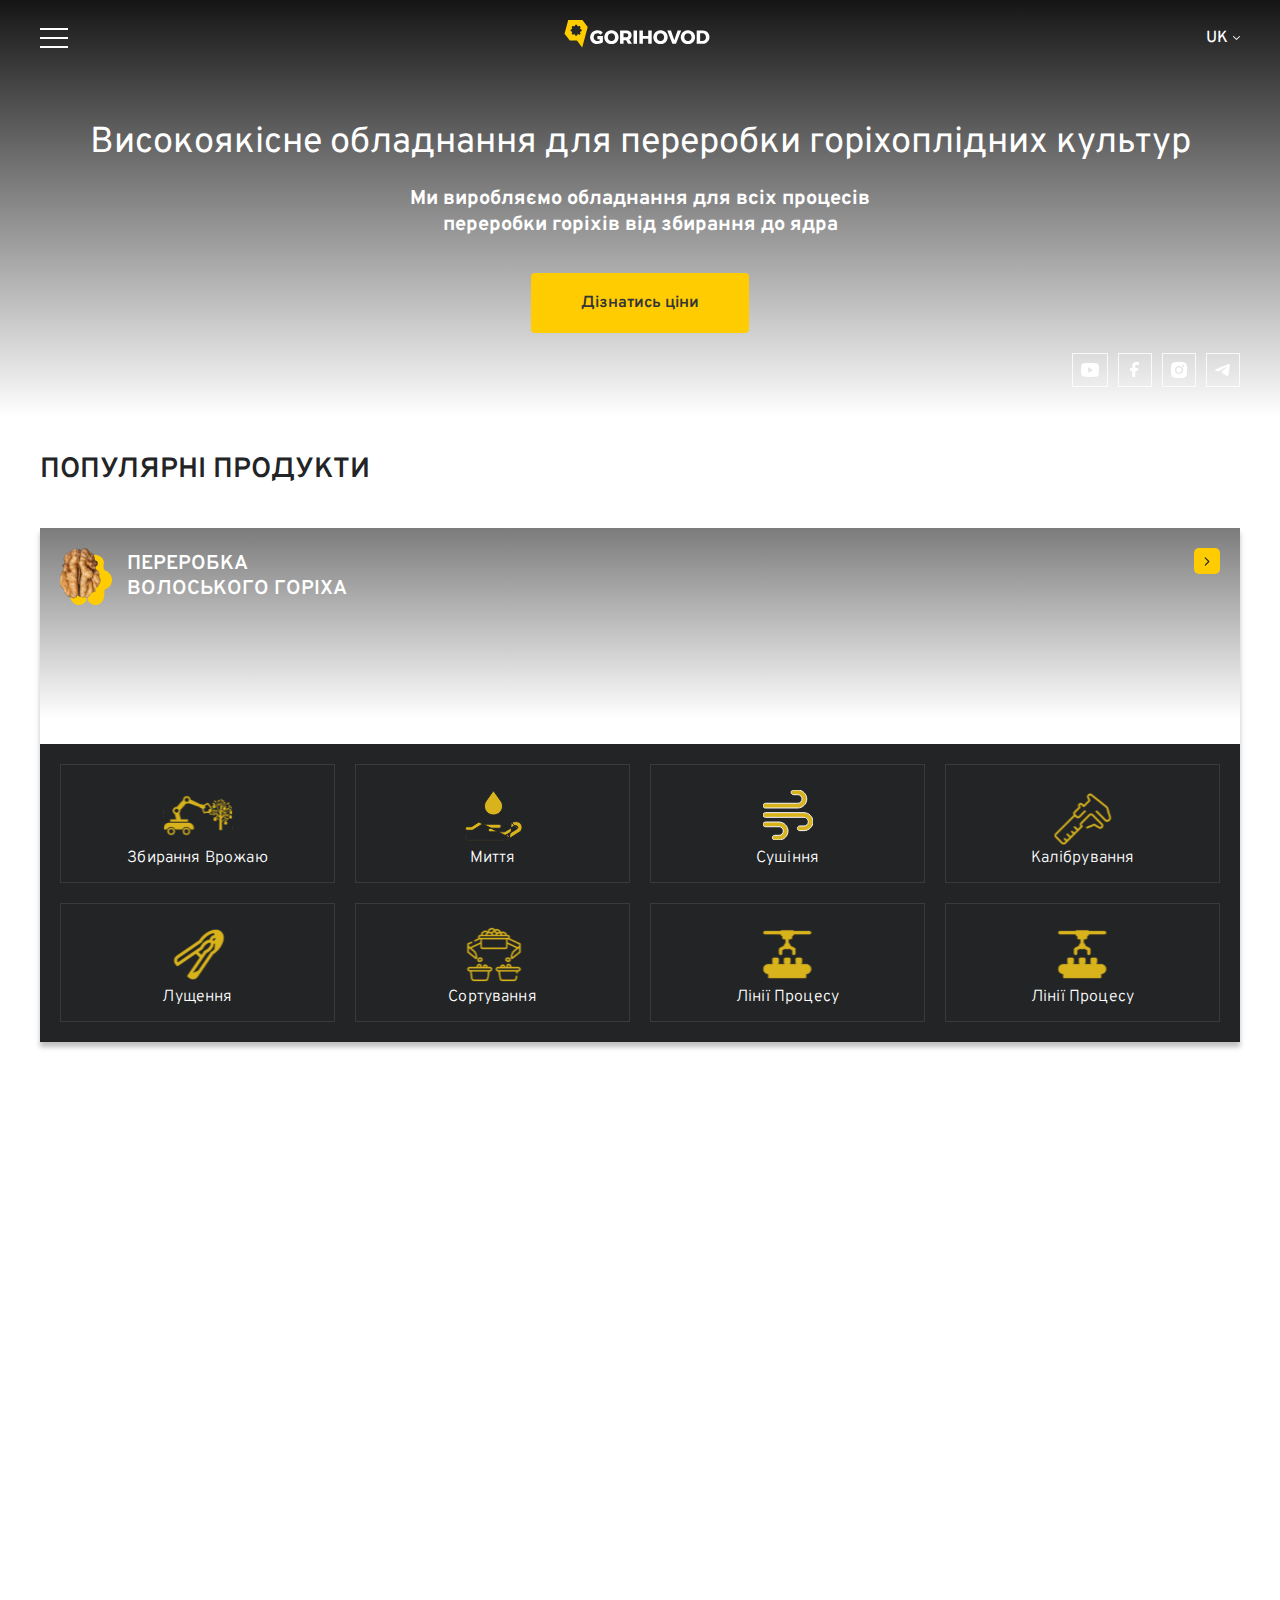
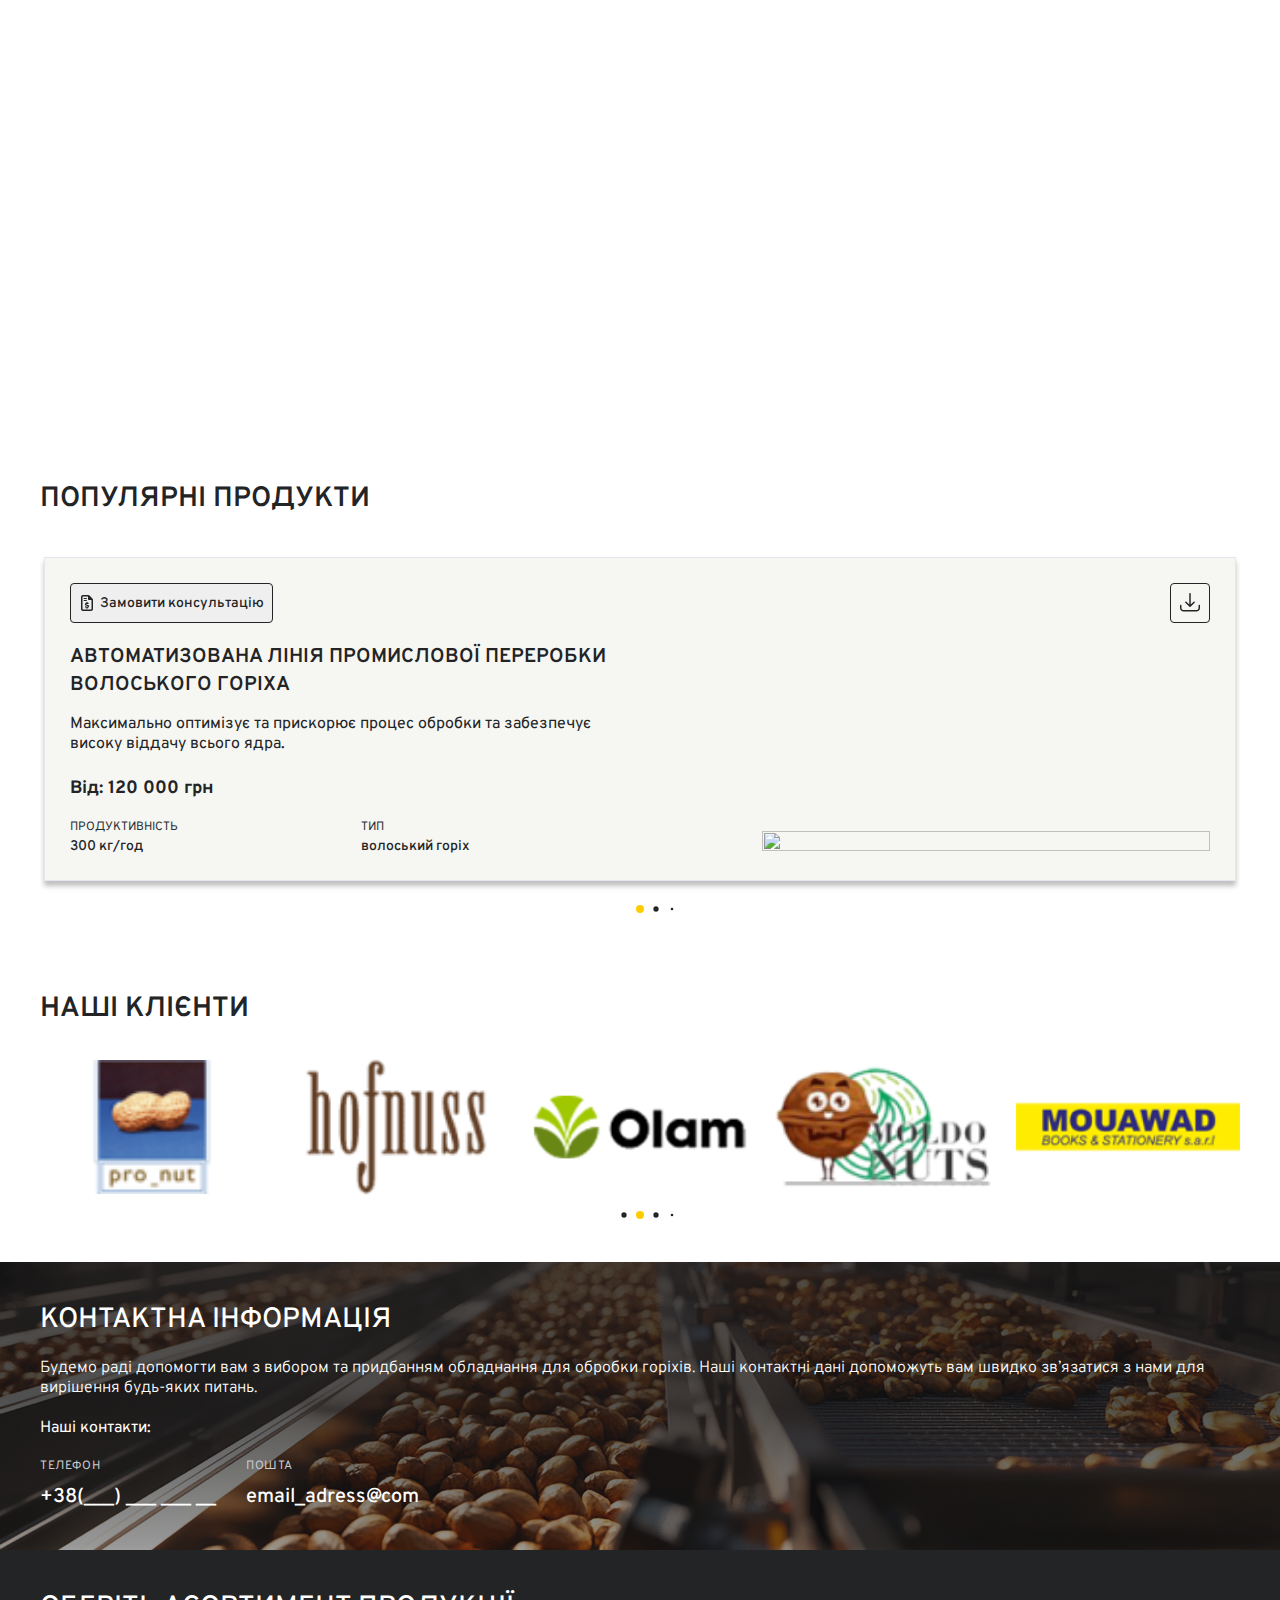
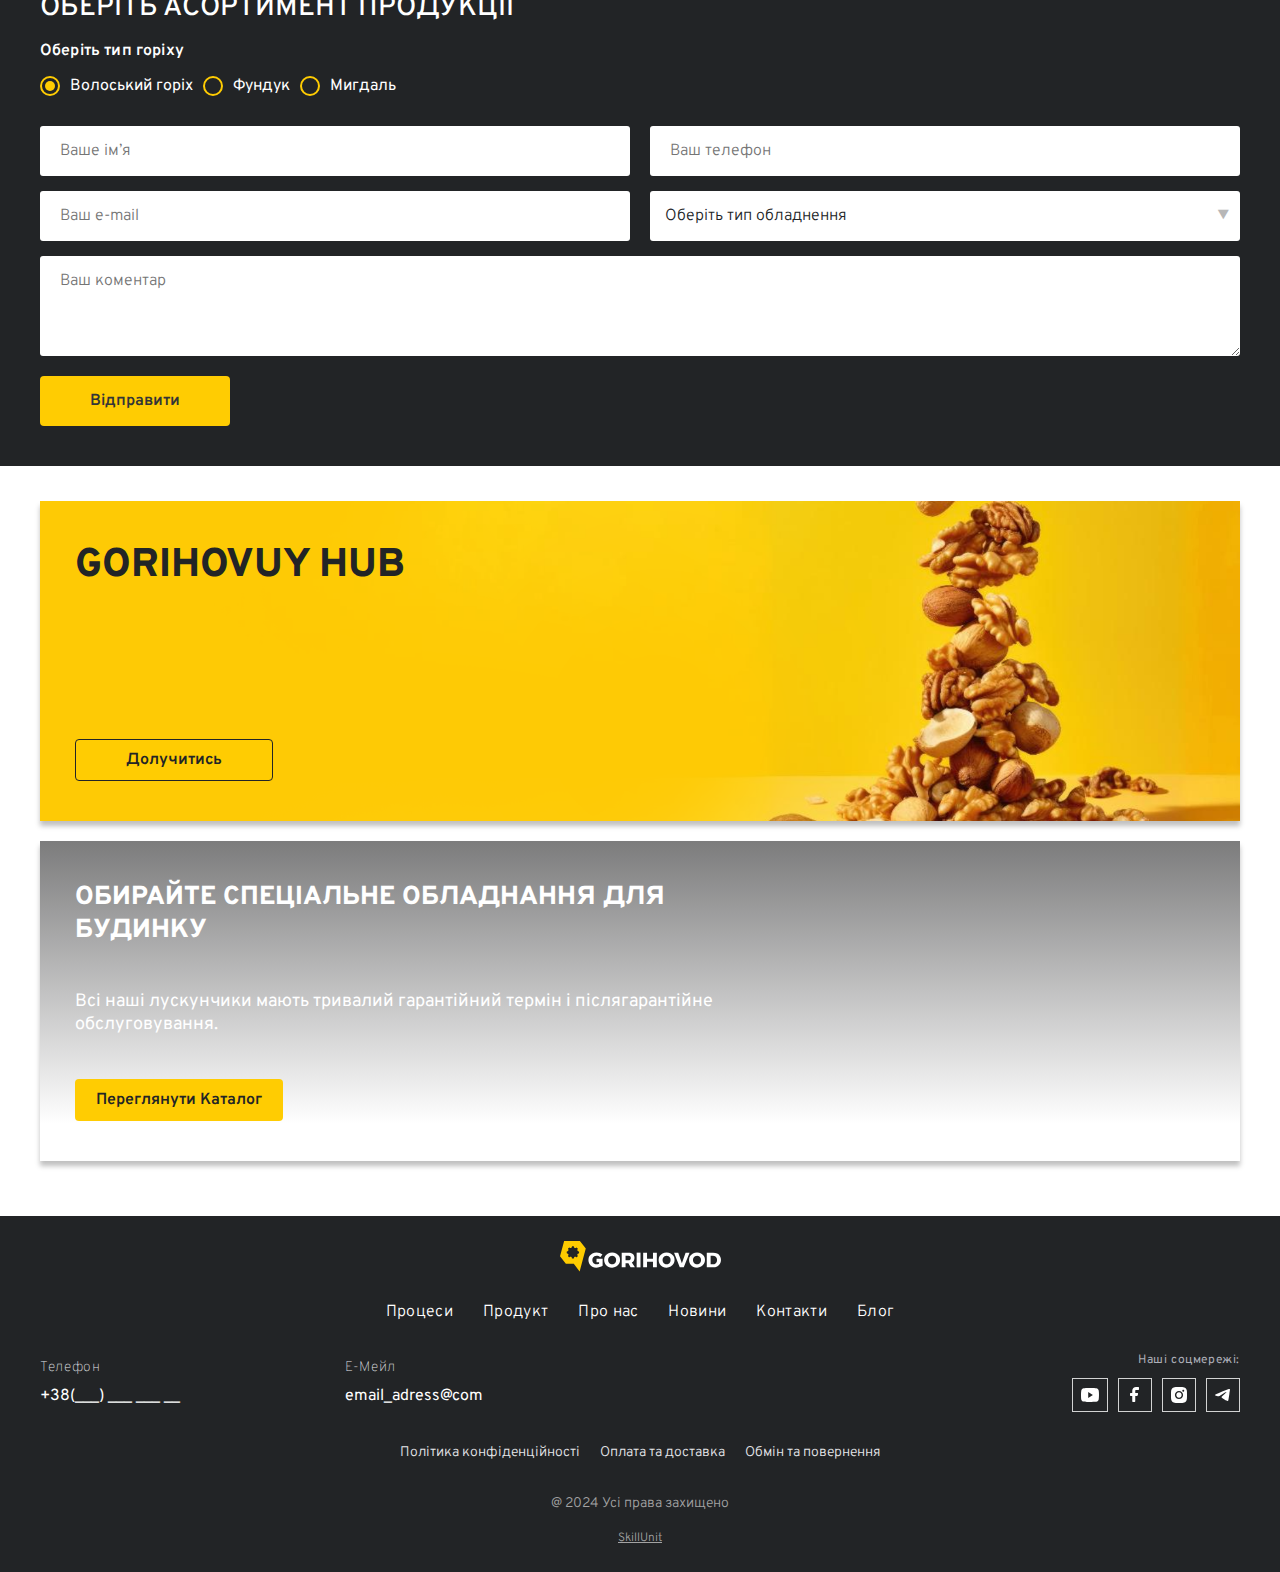
==== commit f6018d8b: "ывс" ====
--- a/index.html
+++ b/index.html
@@ -15,19 +15,7 @@
 
 <body>
   <!-- Header -->
-  <ul>
-    <li>
-        <a href="index.html">Головна</a>
-    </li>
-    <li>
-        <a href="catalog.html">Каталог</a>
-    </li>
-    <li>
-        <a href="product-card.html">Картка товару</a>
-    </li>
-</ul>
-
-<header class="header">
+  <header class="header">
     <div class="container">
         <div class="header_wrapper">
             <div class="header_burger">
@@ -97,7 +85,7 @@
 
   <!-- Основной контент -->
 
-  <section class="main_section" style="background: url('../img/mainBg.jpeg') center center/cover no-repeat;">
+  <section class="main_section" style="background: url('img/mainBg.jpeg') center center/cover no-repeat;">
     <div class="container">
         <div class="main_wrapper">
             <h1 class="title title_main">Високоякісне обладнання для переробки горіхоплідних культур</h1>
